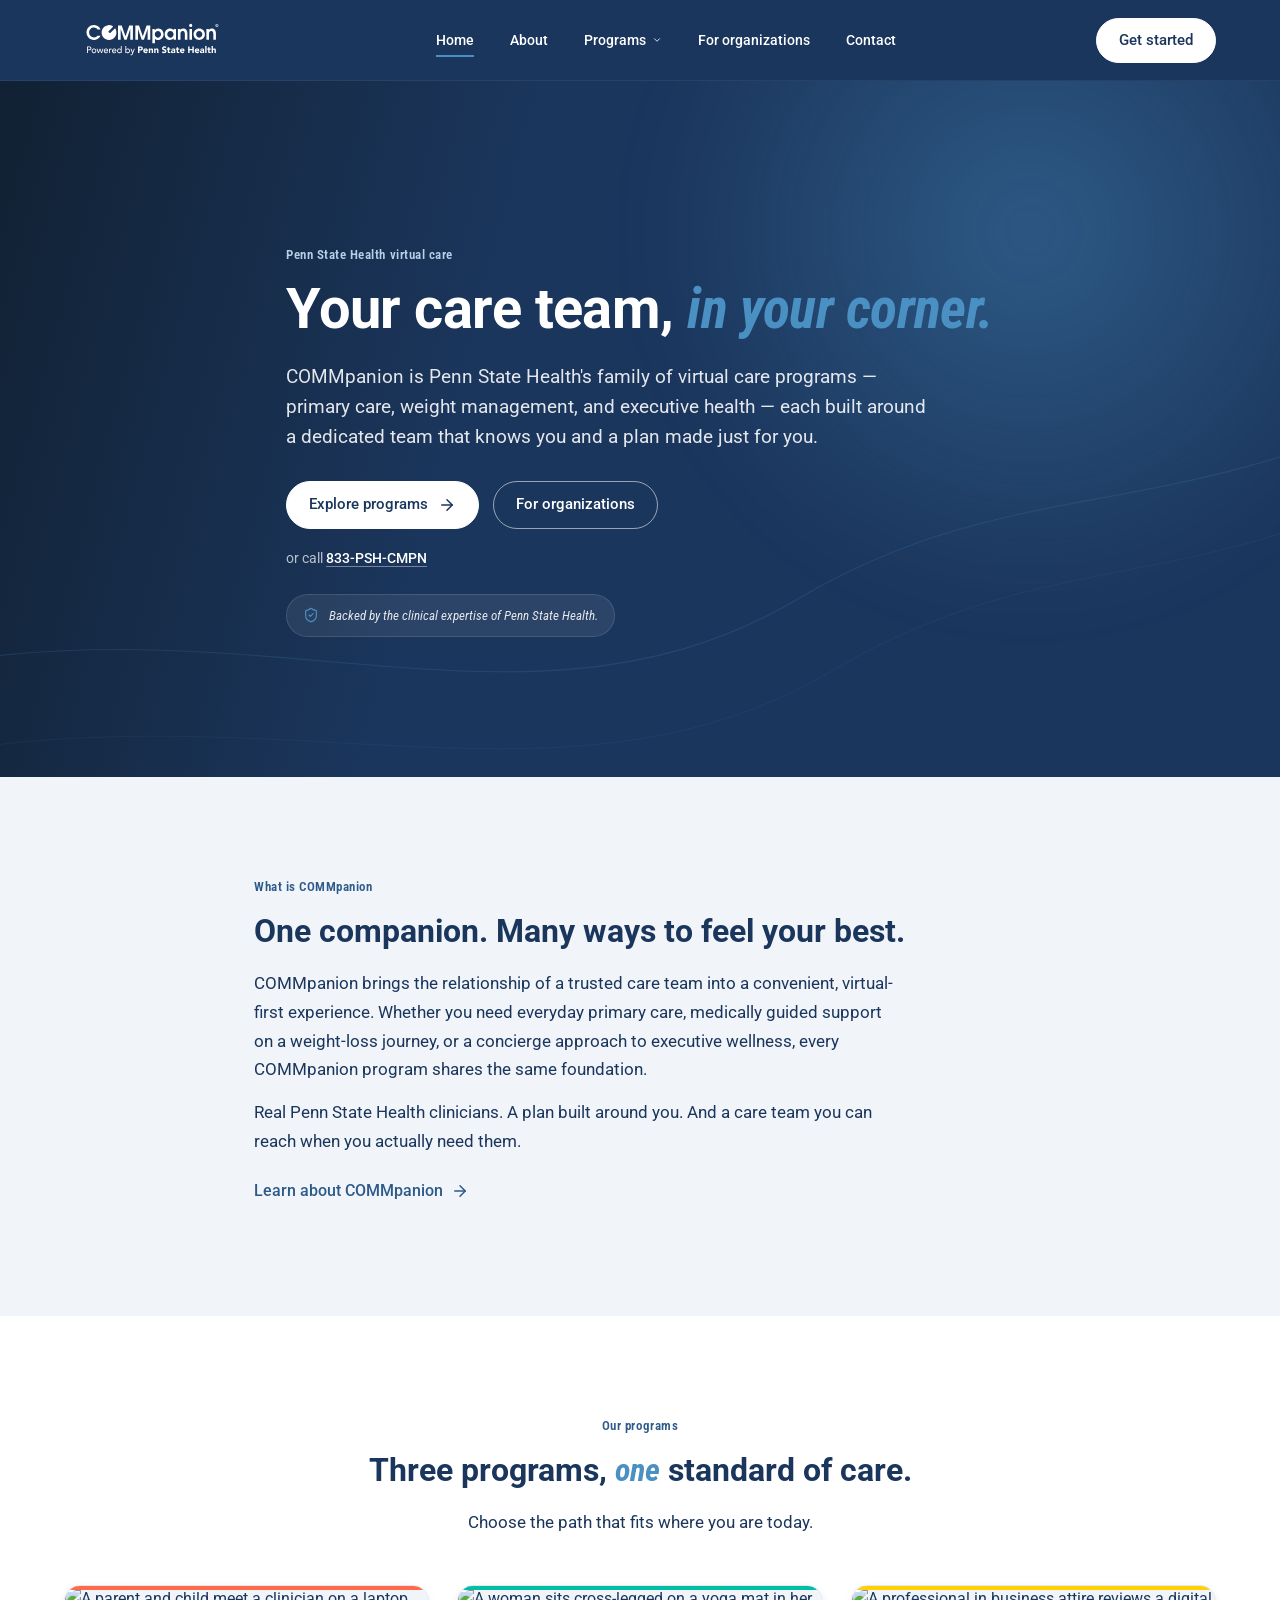
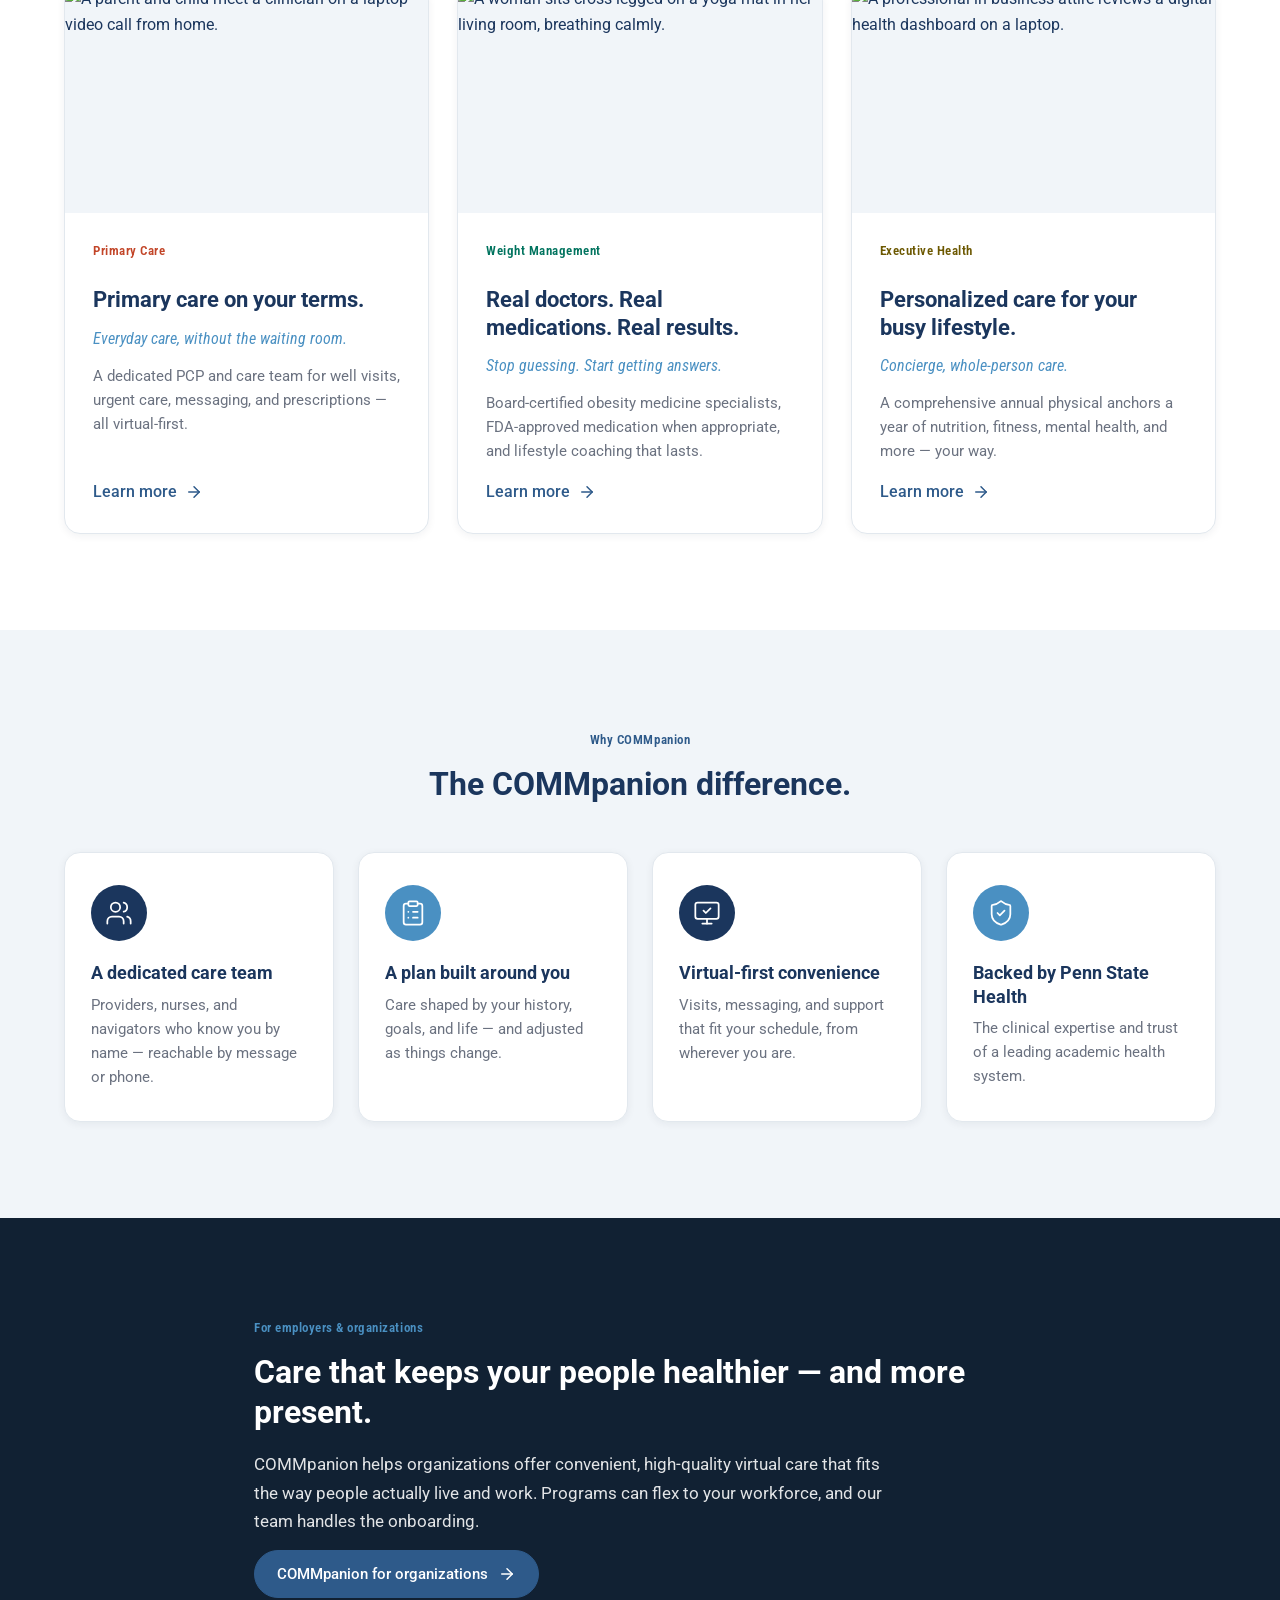
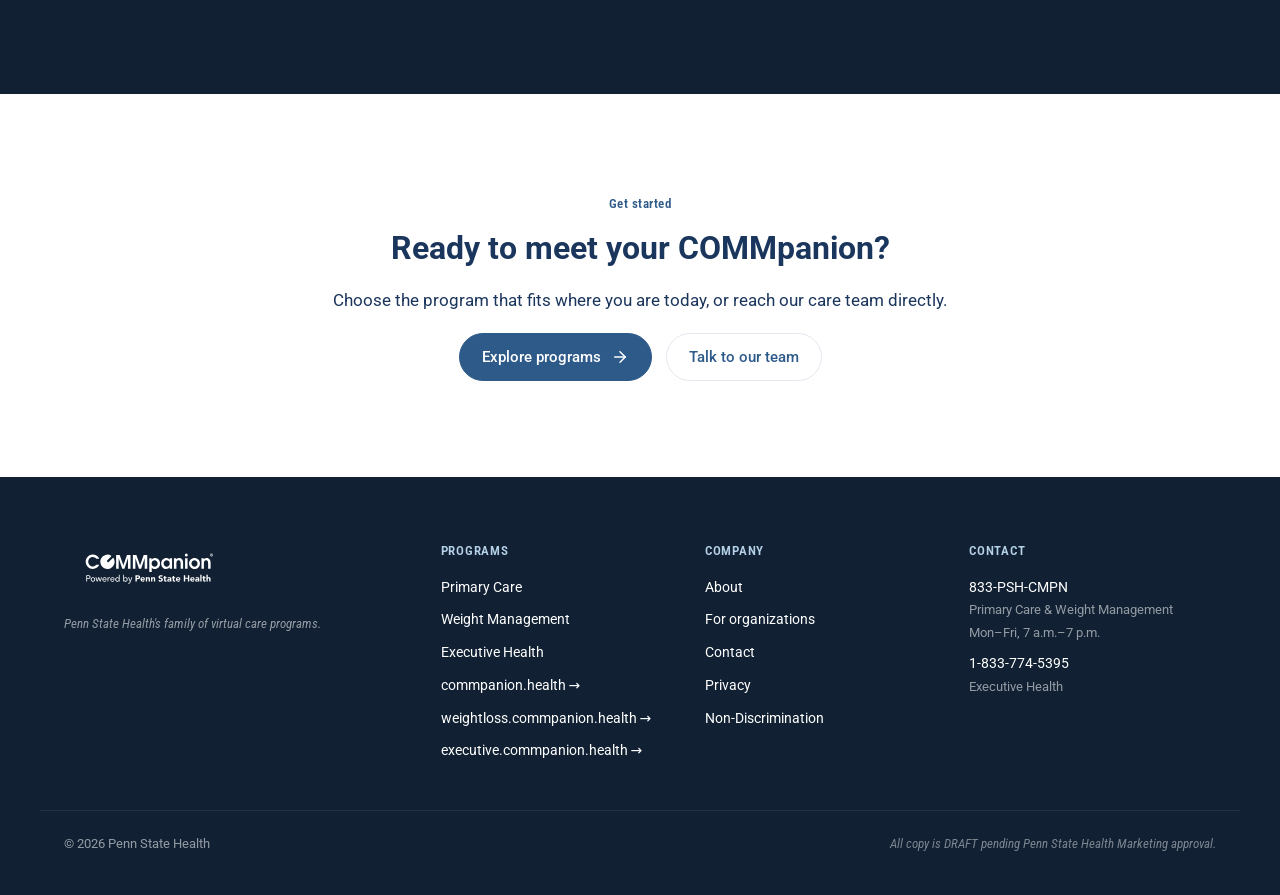
==== index.html @ f74b8aeb "COMMpanion hub POC" ====
<!DOCTYPE html>
<html lang="en">
<head>
<meta charset="UTF-8">
<meta name="viewport" content="width=device-width, initial-scale=1.0">
<title>COMMpanion by Penn State Health | Virtual care that knows you</title>
<meta name="description" content="COMMpanion, Powered by Penn State Health — a family of virtual care programs across primary care, weight management, and executive health. A dedicated care team, a plan built around you.">
<meta name="theme-color" content="#1B365D">

<meta property="og:type" content="website">
<meta property="og:title" content="COMMpanion by Penn State Health | Virtual care that knows you">
<meta property="og:description" content="A dedicated virtual care team across primary care, weight management, and executive health — personalized, convenient, and backed by Penn State Health.">
<meta property="og:image" content="image_assets/AdobeStock_566555291.jpeg">
<meta property="og:url" content="https://commpanion.health/">
<meta name="twitter:card" content="summary_large_image">

<link rel="icon" type="image/svg+xml" href="image_assets/favicon.svg">

<link rel="preconnect" href="https://fonts.googleapis.com">
<link rel="preconnect" href="https://fonts.gstatic.com" crossorigin>
<link href="https://fonts.googleapis.com/css2?family=Roboto:ital,wght@0,400;0,500;0,700;1,400;1,500&family=Roboto+Condensed:ital,wght@0,300;0,400;0,600;0,700;1,300;1,400;1,600&display=swap" rel="stylesheet">

<link rel="stylesheet" href="css/styles.css">

<script type="application/ld+json">
{
  "@context": "https://schema.org",
  "@type": "MedicalOrganization",
  "name": "COMMpanion",
  "alternateName": "COMMpanion, Powered by Penn State Health",
  "url": "https://commpanion.health/",
  "description": "COMMpanion is Penn State Health's family of virtual care programs — primary care, weight management, and executive health — each built around a dedicated care team.",
  "telephone": "+1-833-774-2676",
  "parentOrganization": {
    "@type": "MedicalOrganization",
    "name": "Penn State Health",
    "url": "https://www.pennstatehealth.org/"
  },
  "subOrganization": [
    { "@type": "MedicalOrganization", "name": "COMMpanion Primary Care", "url": "https://www.commpanion.health/", "telephone": "+1-833-774-2676" },
    { "@type": "MedicalOrganization", "name": "COMMpanion Weight Management", "url": "https://www.weightloss.commpanion.health/", "telephone": "+1-833-774-2676" },
    { "@type": "MedicalOrganization", "name": "COMMpanion Executive Health", "url": "https://executive.commpanion.health/", "telephone": "+1-833-774-5395" }
  ]
}
</script>
</head>

<body>

<a class="skip-link" href="#main">Skip to content</a>

<!-- ============== SHARED HEADER (identical across pages) ============== -->
<header class="site-header" id="siteHeader">
  <div class="container header-inner">
    <a href="index.html" class="logo-link" aria-label="COMMpanion, Powered by Penn State Health — home">
      <img src="image_assets/COMMpanion_Logo.svg" alt="COMMpanion, Powered by Penn State Health" class="logo logo--reverse" width="180" height="60">
    </a>

    <nav class="primary-nav" id="primaryNav" aria-label="Primary">
      <ul>
        <li><a href="index.html">Home</a></li>
        <li><a href="about.html">About</a></li>
        <li class="has-dropdown">
          <button class="nav-trigger" type="button">
            Programs
            <svg class="caret" xmlns="http://www.w3.org/2000/svg" viewBox="0 0 24 24" fill="none" stroke="currentColor" stroke-width="2" stroke-linecap="round" stroke-linejoin="round" aria-hidden="true"><polyline points="6 9 12 15 18 9"/></svg>
          </button>
          <ul class="nav-dropdown">
            <li><a href="primary-care.html">Primary Care<span class="dd-sub">Everyday care, virtual-first</span></a></li>
            <li><a href="weight-management.html">Weight Management<span class="dd-sub">Medically guided weight care</span></a></li>
            <li><a href="executive-health.html">Executive Health<span class="dd-sub">Concierge well-being</span></a></li>
            <li class="is-divider" aria-hidden="true"></li>
            <li><a href="programs.html">All programs</a></li>
          </ul>
        </li>
        <li><a href="organizations.html">For organizations</a></li>
        <li><a href="contact.html">Contact</a></li>
      </ul>
    </nav>

    <a href="contact.html" class="btn btn--white btn--header">Get started</a>

    <button class="nav-toggle" id="navToggle" aria-expanded="false" aria-controls="primaryNav" aria-label="Open menu">
      <svg class="icon icon--menu" xmlns="http://www.w3.org/2000/svg" width="24" height="24" viewBox="0 0 24 24" fill="none" stroke="currentColor" stroke-width="2" stroke-linecap="round" stroke-linejoin="round" aria-hidden="true"><line x1="3" y1="6" x2="21" y2="6"/><line x1="3" y1="12" x2="21" y2="12"/><line x1="3" y1="18" x2="21" y2="18"/></svg>
      <svg class="icon icon--close" xmlns="http://www.w3.org/2000/svg" width="24" height="24" viewBox="0 0 24 24" fill="none" stroke="currentColor" stroke-width="2" stroke-linecap="round" stroke-linejoin="round" aria-hidden="true"><line x1="18" y1="6" x2="6" y2="18"/><line x1="6" y1="6" x2="18" y2="18"/></svg>
    </button>
  </div>
</header>

<main id="main">

  <!-- HERO -->
  <section class="hero hero--full">
    <div class="hero-bg" aria-hidden="true">
      <div class="hero-bg-image" style="background-image:url('image_assets/AdobeStock_566555291.jpeg');"></div>
      <div class="hero-bg-scrim"></div>
      <div class="hero-bg-glow"></div>
      <svg class="hero-bg-lines" viewBox="0 0 1440 900" preserveAspectRatio="xMidYMid slice" xmlns="http://www.w3.org/2000/svg" aria-hidden="true">
        <path d="M-100,720 C300,640 600,820 900,640 C1140,500 1300,560 1600,420" stroke="#4A90C2" stroke-opacity="0.18" stroke-width="1.25" fill="none"/>
        <path d="M-100,820 C320,740 640,900 940,720 C1180,580 1340,640 1600,500" stroke="#4A90C2" stroke-opacity="0.10" stroke-width="1" fill="none"/>
      </svg>
    </div>

    <div class="container hero-inner">
      <p class="eyebrow eyebrow--light">Penn State Health virtual care</p>
      <h1 class="hero-title">Your care team, <span class="emph">in your corner.</span></h1>
      <p class="hero-sub">COMMpanion is Penn State Health's family of virtual care programs — primary care, weight management, and executive health — each built around a dedicated team that knows you and a plan made just for you.</p>

      <div class="hero-cta">
        <a href="programs.html" class="btn btn--white">Explore programs
          <svg xmlns="http://www.w3.org/2000/svg" width="18" height="18" viewBox="0 0 24 24" fill="none" stroke="currentColor" stroke-width="2" stroke-linecap="round" stroke-linejoin="round" aria-hidden="true"><line x1="5" y1="12" x2="19" y2="12"/><polyline points="12 5 19 12 12 19"/></svg>
        </a>
        <a href="organizations.html" class="btn btn--ghost-light">For organizations</a>
      </div>
      <p class="hero-call">or call <a href="tel:18337742676">833-PSH-CMPN</a></p>

      <p class="trust-chip">
        <svg xmlns="http://www.w3.org/2000/svg" width="16" height="16" viewBox="0 0 24 24" fill="none" stroke="currentColor" stroke-width="1.75" stroke-linecap="round" stroke-linejoin="round" aria-hidden="true"><path d="M20 13c0 5-3.5 7.5-7.66 8.95a1 1 0 0 1-.67-.01C7.5 20.5 4 18 4 13V6a1 1 0 0 1 1-1c2 0 4.5-1.2 6.24-2.72a1.17 1.17 0 0 1 1.52 0C14.51 3.81 17 5 19 5a1 1 0 0 1 1 1z"/><path d="m9 12 2 2 4-4"/></svg>
        Backed by the clinical expertise of Penn State Health.
      </p>
    </div>
  </section>

  <!-- WHAT IS COMMPANION -->
  <section class="section section--cloud">
    <div class="container narrow">
      <p class="eyebrow">What is COMMpanion</p>
      <h2 class="section-title">One companion. Many ways to feel your best.</h2>
      <p class="lead">COMMpanion brings the relationship of a trusted care team into a convenient, virtual-first experience. Whether you need everyday primary care, medically guided support on a weight-loss journey, or a concierge approach to executive wellness, every COMMpanion program shares the same foundation.</p>
      <p class="lead">Real Penn State Health clinicians. A plan built around you. And a care team you can reach when you actually need them.</p>
      <p style="margin-top:18px;"><a href="about.html" class="program-card-link">Learn about COMMpanion
        <svg xmlns="http://www.w3.org/2000/svg" width="18" height="18" viewBox="0 0 24 24" fill="none" stroke="currentColor" stroke-width="2" stroke-linecap="round" stroke-linejoin="round" aria-hidden="true"><line x1="5" y1="12" x2="19" y2="12"/><polyline points="12 5 19 12 12 19"/></svg>
      </a></p>
    </div>
  </section>

  <!-- PROGRAMS PREVIEW -->
  <section class="section section--white">
    <div class="container">
      <header class="section-head section-head--center">
        <p class="eyebrow">Our programs</p>
        <h2 class="section-title">Three programs, <span class="emph">one</span> standard of care.</h2>
        <p class="lead" style="margin-left:auto;margin-right:auto;">Choose the path that fits where you are today.</p>
      </header>

      <ul class="program-cards">
        <li class="program-card" data-program="primary">
          <div class="program-card-media">
            <img src="image_assets/AdobeStock_479767497.jpeg" alt="A parent and child meet a clinician on a laptop video call from home." loading="lazy">
          </div>
          <div class="program-card-body">
            <p class="program-card-eyebrow">Primary Care</p>
            <h3 class="program-card-title">Primary care on your terms.</h3>
            <p class="program-card-one">Everyday care, without the waiting room.</p>
            <p class="program-card-text">A dedicated PCP and care team for well visits, urgent care, messaging, and prescriptions — all virtual-first.</p>
            <a href="primary-care.html" class="program-card-link">Learn more
              <svg xmlns="http://www.w3.org/2000/svg" width="18" height="18" viewBox="0 0 24 24" fill="none" stroke="currentColor" stroke-width="2" stroke-linecap="round" stroke-linejoin="round" aria-hidden="true"><line x1="5" y1="12" x2="19" y2="12"/><polyline points="12 5 19 12 12 19"/></svg>
            </a>
          </div>
        </li>

        <li class="program-card" data-program="weight">
          <div class="program-card-media">
            <img src="image_assets/AdobeStock_441948253.jpeg" alt="A woman sits cross-legged on a yoga mat in her living room, breathing calmly." loading="lazy">
          </div>
          <div class="program-card-body">
            <p class="program-card-eyebrow">Weight Management</p>
            <h3 class="program-card-title">Real doctors. Real medications. Real results.</h3>
            <p class="program-card-one">Stop guessing. Start getting answers.</p>
            <p class="program-card-text">Board-certified obesity medicine specialists, FDA-approved medication when appropriate, and lifestyle coaching that lasts.</p>
            <a href="weight-management.html" class="program-card-link">Learn more
              <svg xmlns="http://www.w3.org/2000/svg" width="18" height="18" viewBox="0 0 24 24" fill="none" stroke="currentColor" stroke-width="2" stroke-linecap="round" stroke-linejoin="round" aria-hidden="true"><line x1="5" y1="12" x2="19" y2="12"/><polyline points="12 5 19 12 12 19"/></svg>
            </a>
          </div>
        </li>

        <li class="program-card" data-program="exec">
          <div class="program-card-media">
            <img src="image_assets/AdobeStock_1692480270.jpeg" alt="A professional in business attire reviews a digital health dashboard on a laptop." loading="lazy">
          </div>
          <div class="program-card-body">
            <p class="program-card-eyebrow">Executive Health</p>
            <h3 class="program-card-title">Personalized care for your busy lifestyle.</h3>
            <p class="program-card-one">Concierge, whole-person care.</p>
            <p class="program-card-text">A comprehensive annual physical anchors a year of nutrition, fitness, mental health, and more — your way.</p>
            <a href="executive-health.html" class="program-card-link">Learn more
              <svg xmlns="http://www.w3.org/2000/svg" width="18" height="18" viewBox="0 0 24 24" fill="none" stroke="currentColor" stroke-width="2" stroke-linecap="round" stroke-linejoin="round" aria-hidden="true"><line x1="5" y1="12" x2="19" y2="12"/><polyline points="12 5 19 12 12 19"/></svg>
            </a>
          </div>
        </li>
      </ul>
    </div>
  </section>

  <!-- THE COMMPANION DIFFERENCE -->
  <section class="section section--cloud">
    <div class="container">
      <header class="section-head section-head--center">
        <p class="eyebrow">Why COMMpanion</p>
        <h2 class="section-title">The COMMpanion difference.</h2>
      </header>

      <ul class="pillars">
        <li class="pillar reveal">
          <span class="pillar-icon" aria-hidden="true">
            <svg xmlns="http://www.w3.org/2000/svg" width="28" height="28" viewBox="0 0 24 24" fill="none" stroke="currentColor" stroke-width="1.5" stroke-linecap="round" stroke-linejoin="round"><path d="M16 21v-2a4 4 0 0 0-4-4H6a4 4 0 0 0-4 4v2"/><circle cx="9" cy="7" r="4"/><path d="M22 21v-2a4 4 0 0 0-3-3.87"/><path d="M16 3.13a4 4 0 0 1 0 7.75"/></svg>
          </span>
          <h3 class="pillar-title">A dedicated care team</h3>
          <p>Providers, nurses, and navigators who know you by name — reachable by message or phone.</p>
        </li>
        <li class="pillar reveal">
          <span class="pillar-icon pillar-icon--sky" aria-hidden="true">
            <svg xmlns="http://www.w3.org/2000/svg" width="28" height="28" viewBox="0 0 24 24" fill="none" stroke="currentColor" stroke-width="1.5" stroke-linecap="round" stroke-linejoin="round"><rect x="8" y="2" width="8" height="4" rx="1" ry="1"/><path d="M16 4h2a2 2 0 0 1 2 2v14a2 2 0 0 1-2 2H6a2 2 0 0 1-2-2V6a2 2 0 0 1 2-2h2"/><path d="M12 11h4"/><path d="M12 16h4"/><path d="M8 11h.01"/><path d="M8 16h.01"/></svg>
          </span>
          <h3 class="pillar-title">A plan built around you</h3>
          <p>Care shaped by your history, goals, and life — and adjusted as things change.</p>
        </li>
        <li class="pillar reveal">
          <span class="pillar-icon" aria-hidden="true">
            <svg xmlns="http://www.w3.org/2000/svg" width="28" height="28" viewBox="0 0 24 24" fill="none" stroke="currentColor" stroke-width="1.5" stroke-linecap="round" stroke-linejoin="round"><path d="M12 17v4"/><path d="m9 10 2 2 4-4"/><rect x="2" y="3" width="20" height="14" rx="2"/><path d="M8 21h8"/></svg>
          </span>
          <h3 class="pillar-title">Virtual-first convenience</h3>
          <p>Visits, messaging, and support that fit your schedule, from wherever you are.</p>
        </li>
        <li class="pillar reveal">
          <span class="pillar-icon pillar-icon--sky" aria-hidden="true">
            <svg xmlns="http://www.w3.org/2000/svg" width="28" height="28" viewBox="0 0 24 24" fill="none" stroke="currentColor" stroke-width="1.5" stroke-linecap="round" stroke-linejoin="round"><path d="M20 13c0 5-3.5 7.5-7.66 8.95a1 1 0 0 1-.67-.01C7.5 20.5 4 18 4 13V6a1 1 0 0 1 1-1c2 0 4.5-1.2 6.24-2.72a1.17 1.17 0 0 1 1.52 0C14.51 3.81 17 5 19 5a1 1 0 0 1 1 1z"/><path d="m9 12 2 2 4-4"/></svg>
          </span>
          <h3 class="pillar-title">Backed by Penn State Health</h3>
          <p>The clinical expertise and trust of a leading academic health system.</p>
        </li>
      </ul>
    </div>
  </section>

  <!-- ORGANIZATIONS TEASER -->
  <section class="section section--ink">
    <div class="container narrow">
      <p class="eyebrow eyebrow--sky">For employers &amp; organizations</p>
      <h2 class="section-title section-title--light">Care that keeps your people healthier — and more present.</h2>
      <p class="lead lead--light">COMMpanion helps organizations offer convenient, high-quality virtual care that fits the way people actually live and work. Programs can flex to your workforce, and our team handles the onboarding.</p>
      <a href="organizations.html" class="btn btn--primary">
        COMMpanion for organizations
        <svg xmlns="http://www.w3.org/2000/svg" width="18" height="18" viewBox="0 0 24 24" fill="none" stroke="currentColor" stroke-width="2" stroke-linecap="round" stroke-linejoin="round" aria-hidden="true"><line x1="5" y1="12" x2="19" y2="12"/><polyline points="12 5 19 12 12 19"/></svg>
      </a>
    </div>
  </section>

  <!-- CLOSING CTA -->
  <section class="section section--white">
    <div class="container narrow" style="text-align:center;">
      <p class="eyebrow">Get started</p>
      <h2 class="section-title">Ready to meet your COMMpanion?</h2>
      <p class="lead" style="margin-left:auto;margin-right:auto;">Choose the program that fits where you are today, or reach our care team directly.</p>
      <div style="display:flex;flex-wrap:wrap;gap:14px;justify-content:center;margin-top:18px;">
        <a href="programs.html" class="btn btn--primary">Explore programs
          <svg xmlns="http://www.w3.org/2000/svg" width="18" height="18" viewBox="0 0 24 24" fill="none" stroke="currentColor" stroke-width="2" stroke-linecap="round" stroke-linejoin="round" aria-hidden="true"><line x1="5" y1="12" x2="19" y2="12"/><polyline points="12 5 19 12 12 19"/></svg>
        </a>
        <a href="contact.html" class="btn btn--outline">Talk to our team</a>
      </div>
    </div>
  </section>

</main>

<!-- ============== SHARED FOOTER (identical across pages) ============== -->
<footer class="site-footer">
  <div class="container footer-inner">
    <div class="footer-brand">
      <img src="image_assets/COMMpanion_Logo.svg" alt="COMMpanion, Powered by Penn State Health" class="logo logo--reverse" width="200" height="68">
      <p>Penn State Health's family of virtual care programs.</p>
    </div>

    <nav class="footer-nav" aria-label="Programs">
      <h2 class="footer-heading">Programs</h2>
      <ul>
        <li><a href="primary-care.html">Primary Care</a></li>
        <li><a href="weight-management.html">Weight Management</a></li>
        <li><a href="executive-health.html">Executive Health</a></li>
        <li><a href="https://www.commpanion.health/" target="_blank" rel="noopener">commpanion.health &rarr;</a></li>
        <li><a href="https://www.weightloss.commpanion.health/" target="_blank" rel="noopener">weightloss.commpanion.health &rarr;</a></li>
        <li><a href="https://executive.commpanion.health/" target="_blank" rel="noopener">executive.commpanion.health &rarr;</a></li>
      </ul>
    </nav>

    <nav class="footer-nav" aria-label="Company">
      <h2 class="footer-heading">Company</h2>
      <ul>
        <li><a href="about.html">About</a></li>
        <li><a href="organizations.html">For organizations</a></li>
        <li><a href="contact.html">Contact</a></li>
        <li><a href="https://www.pennstatehealth.org/privacy-legal-notices" target="_blank" rel="noopener">Privacy</a></li>
        <li><a href="https://www.pennstatehealth.org/non-discrimination" target="_blank" rel="noopener">Non-Discrimination</a></li>
      </ul>
    </nav>

    <div class="footer-contact">
      <h2 class="footer-heading">Contact</h2>
      <p><a href="tel:18337742676">833-PSH-CMPN</a><br><span style="color:rgba(255,255,255,0.55);font-size:13px;">Primary Care &amp; Weight Management<br>Mon–Fri, 7 a.m.–7 p.m.</span></p>
      <p><a href="tel:18337745395">1-833-774-5395</a><br><span style="color:rgba(255,255,255,0.55);font-size:13px;">Executive Health</span></p>
    </div>
  </div>
  <div class="container footer-meta">
    <p>&copy; <span id="footerYear">2026</span> Penn State Health</p>
    <p class="draft-note">All copy is DRAFT pending Penn State Health Marketing approval.</p>
  </div>
</footer>

<script src="js/main.js" defer></script>
</body>
</html>
---- css/styles.css ----
/* =========================================================
   COMMpanion Hub POC — styles.css
   Shared across all 8 pages.
   Brand tokens, type scale, layout, components.
   ========================================================= */

:root {
  /* Primary trio */
  --psh-navy:        #1B365D;
  --comm-blue:       #2E5A8A;
  --comm-sky:        #4A90C2;

  /* Support */
  --light-sky:       #B5D1E8;
  --cloud:           #F1F5F9;
  --white:           #FFFFFF;
  --slate-ash:       #6B7280;
  --ink:             #112133;
  --hairline:        #E2E8EE;

  /* Service-line accents — use sparingly */
  --accent-primary:  #FF6B4A;  /* Primary Care — Vivid Coral */
  --accent-weight:   #00BFA5;  /* Weight Management — Vital Teal */
  --accent-exec:     #FFD100;  /* Executive Health — PSH Gold */

  /* Per-program darker text variants (PSH Gold fails AA on white,
     so we use deeper companions for tag/link text only) */
  --accent-primary-text: #C24528;
  --accent-weight-text:  #00735E;
  --accent-exec-text:    #6C5800;

  /* Type */
  --font-sans: 'Roboto', system-ui, -apple-system, Segoe UI, Helvetica, Arial, sans-serif;
  --font-cond: 'Roboto Condensed', 'Roboto', system-ui, sans-serif;

  /* Layout */
  --container-max: 1200px;
  --container-narrow: 820px;
  --header-h: 80px;

  --radius-sm: 6px;
  --radius-md: 10px;
  --radius-lg: 16px;
  --radius-pill: 999px;

  --shadow-1: 0 2px 8px rgba(17, 33, 51, 0.06);
  --shadow-2: 0 12px 32px rgba(17, 33, 51, 0.10);
  --shadow-3: 0 24px 64px rgba(17, 33, 51, 0.18);

  --ease: cubic-bezier(0.2, 0.7, 0.2, 1);
}

/* Per-page accent theme (set on <body data-theme="primary|weight|exec">) */
body[data-theme="primary"] { --accent: var(--accent-primary); --accent-text: var(--accent-primary-text); }
body[data-theme="weight"]  { --accent: var(--accent-weight);  --accent-text: var(--accent-weight-text); }
body[data-theme="exec"]    { --accent: var(--accent-exec);    --accent-text: var(--accent-exec-text); }
body                       { --accent: var(--comm-sky);       --accent-text: var(--comm-blue); }

/* ------- Reset & base ------- */

*, *::before, *::after { box-sizing: border-box; }

html { scroll-behavior: smooth; scroll-padding-top: 96px; }

body {
  margin: 0;
  font-family: var(--font-sans);
  font-weight: 400;
  font-size: 16px;
  line-height: 1.625;
  color: var(--psh-navy);
  background: var(--white);
  -webkit-font-smoothing: antialiased;
  -moz-osx-font-smoothing: grayscale;
}

img, svg { display: block; max-width: 100%; height: auto; }

a { color: var(--comm-blue); text-decoration: none; }
a:hover { text-decoration: underline; }

button { font: inherit; cursor: pointer; }

:focus-visible {
  outline: 3px solid var(--comm-sky);
  outline-offset: 2px;
  border-radius: 4px;
}

.skip-link {
  position: absolute;
  top: -40px;
  left: 8px;
  background: var(--psh-navy);
  color: var(--white);
  padding: 8px 14px;
  border-radius: var(--radius-sm);
  z-index: 1000;
  transition: top 160ms var(--ease);
}
.skip-link:focus { top: 8px; }

/* ------- Type ------- */

h1, h2, h3, h4 { font-family: var(--font-sans); font-weight: 700; color: var(--psh-navy); margin: 0; }
p { margin: 0 0 1em; }

.eyebrow {
  font-family: var(--font-cond);
  font-weight: 600;
  font-size: 13px;
  letter-spacing: 0.04em;
  color: var(--comm-blue);
  margin: 0 0 14px;
  display: inline-block;
}
.eyebrow--light  { color: var(--light-sky); }
.eyebrow--sky    { color: var(--comm-sky); }
.eyebrow--accent { color: var(--accent-text); }

.eyebrow--rule {
  position: relative;
  padding-left: 38px;
}
.eyebrow--rule::before {
  content: '';
  position: absolute;
  left: 0; top: 50%;
  width: 28px; height: 2px;
  background: var(--accent);
  transform: translateY(-50%);
}

.section-title {
  font-size: clamp(26px, 3.4vw, 32px);
  line-height: 1.25;
  margin: 0 0 18px;
}
.section-title--light { color: var(--white); }

.emph {
  font-family: var(--font-cond);
  font-style: italic;
  font-weight: 700;
  color: var(--comm-sky);
}
/* Program-detail heroes: emphasis word tints to the page's service-line accent
   (gold/teal/coral all hit AA contrast against the navy hero) */
body[data-theme="primary"] .hero .emph { color: var(--accent-primary); }
body[data-theme="weight"]  .hero .emph { color: var(--accent-weight); }
body[data-theme="exec"]    .hero .emph { color: var(--accent-exec); }

.lead {
  font-size: 17px;
  line-height: 1.7;
  color: var(--psh-navy);
  margin: 0 0 14px;
  max-width: 65ch;
}
.lead--light { color: rgba(255,255,255,0.88); }

/* ------- Layout ------- */

.container {
  max-width: var(--container-max);
  margin: 0 auto;
  padding: 0 24px;
}
.container.narrow { max-width: var(--container-narrow); }

.section {
  padding: clamp(56px, 8vw, 96px) 0;
  position: relative;
}
.section--white  { background: var(--white); }
.section--cloud  { background: var(--cloud); }
.section--ink    { background: var(--ink); color: var(--white); }
.section--ink .section-title { color: var(--white); }
.section--ink .eyebrow { color: var(--comm-sky); }

.section-head { margin-bottom: 48px; max-width: 720px; }
.section-head--center { margin-left: auto; margin-right: auto; text-align: center; }

/* ------- Header ------- */

.site-header {
  position: sticky;
  top: 0;
  z-index: 50;
  background: var(--psh-navy);
  border-bottom: 1px solid rgba(255,255,255,0.06);
  transition: box-shadow 220ms var(--ease);
}
.site-header.is-scrolled {
  box-shadow: 0 4px 20px rgba(0,0,0,0.25);
}
.header-inner {
  display: flex;
  align-items: center;
  justify-content: space-between;
  gap: 24px;
  height: var(--header-h);
  transition: height 220ms var(--ease);
  position: relative;
}
.site-header.is-scrolled .header-inner { height: 60px; }

.logo-link { display: inline-flex; align-items: center; }
.logo {
  height: 58px;
  width: auto;
  transition: height 220ms var(--ease);
}
.site-header.is-scrolled .logo { height: 50px; }

/* Reverse logo (knockout to white) for dark backgrounds */
.logo--reverse { filter: brightness(0) invert(1); }

/* ------- Primary nav with dropdown ------- */

.primary-nav { flex: 1; display: flex; justify-content: center; }
.primary-nav > ul {
  display: flex;
  gap: 8px;
  list-style: none;
  margin: 0;
  padding: 0;
  align-items: center;
}
.primary-nav a,
.primary-nav .nav-trigger {
  color: var(--white);
  font-size: 14px;
  font-weight: 500;
  padding: 22px 14px;
  position: relative;
  text-decoration: none;
  display: inline-flex;
  align-items: center;
  gap: 6px;
  background: transparent;
  border: 0;
  cursor: pointer;
  font-family: var(--font-sans);
}
.primary-nav a:hover,
.primary-nav .nav-trigger:hover { text-decoration: none; color: var(--light-sky); }

.primary-nav .has-dropdown { position: relative; }

.primary-nav .nav-trigger .caret {
  width: 10px; height: 10px;
  transition: transform 220ms var(--ease);
}
.primary-nav .has-dropdown.is-open .nav-trigger .caret { transform: rotate(180deg); }

.nav-dropdown {
  position: absolute;
  top: 100%;
  left: 50%;
  transform: translateX(-50%) translateY(8px);
  min-width: 240px;
  background: var(--white);
  border-radius: var(--radius-md);
  box-shadow: var(--shadow-3);
  padding: 10px;
  list-style: none;
  margin: 0;
  display: flex;
  flex-direction: column;
  gap: 2px;
  opacity: 0;
  visibility: hidden;
  pointer-events: none;
  transition: opacity 200ms var(--ease), transform 200ms var(--ease), visibility 200ms;
}
.primary-nav .has-dropdown:hover .nav-dropdown,
.primary-nav .has-dropdown:focus-within .nav-dropdown,
.primary-nav .has-dropdown.is-open .nav-dropdown {
  opacity: 1;
  visibility: visible;
  pointer-events: auto;
  transform: translateX(-50%) translateY(0);
}
.nav-dropdown li { display: block; }
.nav-dropdown a {
  display: block;
  padding: 12px 16px;
  color: var(--psh-navy);
  font-size: 14.5px;
  font-weight: 500;
  border-radius: var(--radius-sm);
  background: transparent;
}
.nav-dropdown a:hover {
  background: var(--cloud);
  color: var(--psh-navy);
}
.nav-dropdown a.is-current {
  background: rgba(74, 144, 194, 0.18);
  color: var(--psh-navy);
}
.nav-dropdown a .dd-sub {
  display: block;
  font-family: var(--font-cond);
  font-weight: 400;
  font-size: 12px;
  color: var(--slate-ash);
  margin-top: 2px;
}
.nav-dropdown li.is-divider {
  height: 1px;
  background: var(--hairline);
  margin: 6px 8px;
}

/* Active-page indicator (set by JS via .is-current on <a>).
   Scoped to top-level nav items only — dropdown items get their own
   .nav-dropdown a.is-current treatment so they stay readable on the
   light dropdown panel. */
.primary-nav > ul > li > a.is-current,
.primary-nav > ul > li > .nav-trigger.is-current {
  color: var(--white);
}
.primary-nav > ul > li > a.is-current::after,
.primary-nav > ul > li > .nav-trigger.is-current::after {
  content: '';
  position: absolute;
  left: 14px; right: 14px; bottom: 16px;
  height: 2px;
  background: var(--comm-sky);
}

.btn--header { padding: 10px 18px; font-size: 14px; flex-shrink: 0; }

.nav-toggle {
  display: none;
  background: transparent;
  border: 1px solid rgba(255,255,255,0.2);
  color: var(--white);
  padding: 8px;
  border-radius: var(--radius-sm);
}
.nav-toggle .icon--close { display: none; }
.nav-toggle[aria-expanded="true"] .icon--menu { display: none; }
.nav-toggle[aria-expanded="true"] .icon--close { display: block; }

/* ------- Buttons ------- */

.btn {
  display: inline-flex;
  align-items: center;
  gap: 10px;
  font-family: var(--font-sans);
  font-weight: 500;
  font-size: 15px;
  line-height: 1;
  padding: 14px 22px;
  border-radius: var(--radius-pill);
  border: 1.5px solid transparent;
  cursor: pointer;
  text-decoration: none;
  transition: transform 160ms var(--ease), background 200ms var(--ease), color 200ms var(--ease), border-color 200ms var(--ease), box-shadow 200ms var(--ease);
  white-space: nowrap;
}
.btn:hover { text-decoration: none; transform: translateY(-1px); }
.btn:active { transform: translateY(0); }
.btn svg { transition: transform 200ms var(--ease); flex-shrink: 0; }
.btn:hover svg { transform: translateX(2px); }

.btn--primary {
  background: var(--comm-blue);
  color: var(--white);
  border-color: var(--comm-blue);
}
.btn--primary:hover { background: var(--psh-navy); border-color: var(--psh-navy); box-shadow: var(--shadow-2); color: var(--white); }

.btn--white {
  background: var(--white);
  color: var(--psh-navy);
  border-color: var(--white);
}
.btn--white:hover { background: var(--cloud); border-color: var(--cloud); color: var(--psh-navy); box-shadow: var(--shadow-2); }

.btn--ghost-light {
  background: transparent;
  color: var(--white);
  border-color: rgba(255,255,255,0.55);
}
.btn--ghost-light:hover { background: rgba(255,255,255,0.08); border-color: var(--white); color: var(--white); }

.btn--outline {
  background: var(--white);
  color: var(--comm-blue);
  border-color: var(--hairline);
}
.btn--outline:hover { border-color: var(--comm-sky); color: var(--psh-navy); }

/* Accent-rule button — themed by page (only on program detail pages) */
.btn--accent-rule { box-shadow: inset 0 -3px 0 var(--accent); }
.btn--accent-rule:hover { box-shadow: inset 0 -3px 0 transparent, var(--shadow-2); }

/* ------- Hero ------- */

.hero {
  position: relative;
  overflow: hidden;
  background: var(--psh-navy);
  color: var(--white);
  isolation: isolate;
  display: flex;
  align-items: center;
  padding: clamp(80px, 11vw, 140px) 0 clamp(72px, 10vw, 120px);
}
.hero--full { min-height: 640px; padding: clamp(96px, 14vw, 160px) 0 clamp(80px, 12vw, 140px); }
.hero--slim { min-height: auto; padding: clamp(64px, 8vw, 100px) 0 clamp(48px, 6vw, 72px); }
.hero--detail { min-height: 460px; }

.hero-bg { position: absolute; inset: 0; z-index: -1; }
.hero-bg-image {
  position: absolute; inset: 0;
  background-size: cover;
  background-position: center right;
  opacity: 0.30;
  filter: saturate(0.85);
}
.hero-bg-scrim {
  position: absolute; inset: 0;
  background:
    linear-gradient(105deg, var(--ink) 0%, rgba(27,54,93,0.96) 38%, rgba(27,54,93,0.78) 60%, rgba(27,54,93,0.55) 100%);
}
.hero-bg-glow {
  position: absolute;
  width: 900px; height: 900px;
  right: -200px; top: -300px;
  background: radial-gradient(circle, rgba(74,144,194,0.40) 0%, rgba(74,144,194,0) 60%);
  filter: blur(30px);
  pointer-events: none;
}
.hero-bg-lines { position: absolute; inset: 0; width: 100%; height: 100%; }

/* Program detail hero accent — restrained rule + glow tint */
.hero--detail .hero-bg-glow {
  background: radial-gradient(circle, rgba(74,144,194,0.40) 0%, rgba(74,144,194,0) 60%);
}
body[data-theme="primary"] .hero--detail .hero-bg-glow {
  background: radial-gradient(circle, rgba(255,107,74,0.28) 0%, rgba(255,107,74,0) 60%);
}
body[data-theme="weight"]  .hero--detail .hero-bg-glow {
  background: radial-gradient(circle, rgba(0,191,165,0.28) 0%, rgba(0,191,165,0) 60%);
}
body[data-theme="exec"]    .hero--detail .hero-bg-glow {
  background: radial-gradient(circle, rgba(255,209,0,0.22) 0%, rgba(255,209,0,0) 60%);
}

.hero-inner { position: relative; max-width: 760px; }
.hero-title {
  font-size: clamp(34px, 5.4vw, 56px);
  line-height: 1.08;
  letter-spacing: -0.01em;
  color: var(--white);
  margin: 0 0 22px;
}
.hero--slim .hero-title { font-size: clamp(30px, 4.5vw, 44px); }
.hero-sub {
  font-size: clamp(17px, 1.5vw, 19px);
  line-height: 1.6;
  color: rgba(255,255,255,0.88);
  max-width: 640px;
  margin: 0 0 28px;
}
.hero-sub--cond {
  font-family: var(--font-cond);
  font-style: italic;
  font-weight: 400;
  color: var(--light-sky);
  font-size: clamp(15px, 1.4vw, 17px);
  margin-top: -16px;
  margin-bottom: 28px;
}

.hero-cta {
  display: flex;
  flex-wrap: wrap;
  gap: 14px;
  margin-bottom: 18px;
}

.hero-call {
  color: rgba(255,255,255,0.7);
  font-size: 14px;
  margin: 0 0 24px;
}
.hero-call a {
  color: var(--white);
  font-weight: 500;
  border-bottom: 1px solid rgba(255,255,255,0.4);
}
.hero-call a:hover { border-bottom-color: var(--white); text-decoration: none; }

.trust-chip {
  display: inline-flex;
  align-items: center;
  gap: 10px;
  padding: 10px 16px;
  background: rgba(255,255,255,0.07);
  border: 1px solid rgba(255,255,255,0.12);
  border-radius: var(--radius-pill);
  font-family: var(--font-cond);
  font-weight: 400;
  font-style: italic;
  font-size: 13px;
  color: rgba(255,255,255,0.88);
  margin: 0;
}
.trust-chip svg { color: var(--comm-sky); flex-shrink: 0; }

/* ------- Breadcrumb ------- */

.breadcrumb {
  font-family: var(--font-cond);
  font-weight: 400;
  font-size: 13px;
  letter-spacing: 0.03em;
  color: rgba(255,255,255,0.7);
  margin: 0 0 24px;
}
.breadcrumb ol {
  list-style: none;
  display: flex;
  flex-wrap: wrap;
  gap: 6px;
  padding: 0;
  margin: 0;
}
.breadcrumb li { display: inline-flex; align-items: center; gap: 6px; }
.breadcrumb li + li::before {
  content: '/';
  color: rgba(255,255,255,0.4);
  margin-right: 4px;
}
.breadcrumb a {
  color: rgba(255,255,255,0.78);
  text-decoration: none;
}
.breadcrumb a:hover { color: var(--white); text-decoration: underline; }
.breadcrumb [aria-current="page"] { color: var(--white); }

/* ------- Program preview cards (home) ------- */

.program-cards {
  display: grid;
  grid-template-columns: repeat(3, 1fr);
  gap: 28px;
  list-style: none;
  margin: 0;
  padding: 0;
}
.program-card {
  background: var(--white);
  border: 1px solid var(--hairline);
  border-radius: var(--radius-lg);
  overflow: hidden;
  display: flex;
  flex-direction: column;
  box-shadow: var(--shadow-1);
  transition: transform 220ms var(--ease), box-shadow 220ms var(--ease);
  position: relative;
}
.program-card:hover { transform: translateY(-4px); box-shadow: var(--shadow-2); }

.program-card-media {
  aspect-ratio: 16/10;
  overflow: hidden;
  background: var(--cloud);
  position: relative;
}
.program-card-media img {
  width: 100%; height: 100%; object-fit: cover;
  transition: transform 600ms var(--ease);
}
.program-card:hover .program-card-media img { transform: scale(1.04); }
.program-card-media::before {
  content: '';
  position: absolute;
  left: 0; right: 0; top: 0;
  height: 4px;
  z-index: 1;
}
.program-card[data-program="primary"] .program-card-media::before { background: var(--accent-primary); }
.program-card[data-program="weight"]  .program-card-media::before { background: var(--accent-weight); }
.program-card[data-program="exec"]    .program-card-media::before { background: var(--accent-exec); }

.program-card-body {
  padding: 28px;
  display: flex;
  flex-direction: column;
  gap: 12px;
  flex: 1;
}
.program-card-eyebrow {
  font-family: var(--font-cond);
  font-weight: 600;
  font-size: 12.5px;
  letter-spacing: 0.04em;
  text-transform: none;
}
.program-card[data-program="primary"] .program-card-eyebrow { color: var(--accent-primary-text); }
.program-card[data-program="weight"]  .program-card-eyebrow { color: var(--accent-weight-text); }
.program-card[data-program="exec"]    .program-card-eyebrow { color: var(--accent-exec-text); }

.program-card-title {
  font-size: 22px;
  line-height: 1.25;
  margin: 0;
}
.program-card-one {
  font-family: var(--font-cond);
  font-style: italic;
  font-weight: 400;
  color: var(--comm-sky);
  font-size: 16px;
  margin: 0;
}
.program-card-text {
  color: var(--slate-ash);
  font-size: 15px;
  line-height: 1.6;
  margin: 0;
}
.program-card-link {
  margin-top: auto;
  font-weight: 500;
  display: inline-flex;
  align-items: center;
  gap: 8px;
  color: var(--comm-blue);
  padding-top: 4px;
}
.program-card-link:hover { color: var(--psh-navy); text-decoration: none; }
.program-card-link svg { transition: transform 200ms var(--ease); }
.program-card-link:hover svg { transform: translateX(3px); }

/* ------- Pillars (difference) ------- */

.pillars {
  list-style: none;
  margin: 0; padding: 0;
  display: grid;
  grid-template-columns: repeat(4, 1fr);
  gap: 24px;
}
.pillar {
  background: var(--white);
  border: 1px solid var(--hairline);
  border-radius: var(--radius-lg);
  padding: 32px 26px;
  box-shadow: var(--shadow-1);
  transition: transform 220ms var(--ease), box-shadow 220ms var(--ease);
}
.pillar:hover { transform: translateY(-3px); box-shadow: var(--shadow-2); }

.pillar-icon {
  display: inline-flex;
  align-items: center;
  justify-content: center;
  width: 56px;
  height: 56px;
  border-radius: 50%;
  background: var(--psh-navy);
  color: var(--white);
  margin-bottom: 20px;
}
.pillar-icon--sky { background: var(--comm-sky); }

.pillar-title {
  font-size: 18px;
  line-height: 1.3;
  margin: 0 0 8px;
}
.pillar p {
  color: var(--slate-ash);
  font-size: 15px;
  line-height: 1.6;
  margin: 0;
}

/* ------- Step sequence (numbered) ------- */

.steps {
  list-style: none;
  margin: 0;
  padding: 0;
  display: grid;
  grid-template-columns: repeat(4, 1fr);
  gap: 28px;
  counter-reset: step;
}
.step {
  position: relative;
  padding-top: 14px;
  border-top: 2px solid var(--hairline);
}
.step::before {
  counter-increment: step;
  content: counter(step, decimal-leading-zero);
  display: block;
  font-family: var(--font-cond);
  font-weight: 600;
  font-size: 13px;
  letter-spacing: 0.06em;
  color: var(--accent);
  margin-bottom: 12px;
}
.step h3 {
  font-size: 17px;
  line-height: 1.3;
  margin: 0 0 8px;
}
.step p {
  color: var(--slate-ash);
  font-size: 14.5px;
  line-height: 1.6;
  margin: 0;
}

/* ------- Programs.html stacked sections ------- */

.program-row {
  display: grid;
  grid-template-columns: 1fr 1fr;
  gap: 56px;
  align-items: center;
  padding: 64px 0;
  border-top: 1px solid var(--hairline);
}
.program-row:first-of-type { border-top: 0; }
.program-row.reverse .program-row-body { order: 2; }
.program-row.reverse .program-row-media { order: 1; }

.program-row-media {
  border-radius: var(--radius-lg);
  overflow: hidden;
  aspect-ratio: 4/3;
  background: var(--cloud);
  position: relative;
}
.program-row-media img {
  width: 100%; height: 100%; object-fit: cover; display: block;
}
.program-row-media::after {
  content: '';
  position: absolute;
  left: 0; top: 0; bottom: 0;
  width: 4px;
}
.program-row[data-program="primary"] .program-row-media::after { background: var(--accent-primary); }
.program-row[data-program="weight"]  .program-row-media::after { background: var(--accent-weight); }
.program-row[data-program="exec"]    .program-row-media::after { background: var(--accent-exec); }

.program-row-body h2 {
  font-size: clamp(24px, 2.8vw, 30px);
  line-height: 1.2;
  margin: 8px 0 8px;
}
.program-row-tag {
  display: inline-block;
  font-family: var(--font-cond);
  font-weight: 600;
  font-size: 12.5px;
  letter-spacing: 0.04em;
  padding: 6px 12px;
  border-radius: var(--radius-pill);
  margin-bottom: 16px;
}
.program-row[data-program="primary"] .program-row-tag { background: rgba(255,107,74,0.10);  color: var(--accent-primary-text); }
.program-row[data-program="weight"]  .program-row-tag { background: rgba(0,191,165,0.10);   color: var(--accent-weight-text); }
.program-row[data-program="exec"]    .program-row-tag { background: rgba(255,209,0,0.16);   color: var(--accent-exec-text); }

.program-row-one {
  font-family: var(--font-cond);
  font-style: italic;
  font-weight: 400;
  color: var(--comm-sky);
  font-size: 17px;
  margin: 0 0 14px;
}
.program-row-overview {
  font-size: 16px;
  line-height: 1.7;
  color: var(--psh-navy);
  margin: 0 0 24px;
}
.program-row-cta { display: flex; flex-wrap: wrap; gap: 12px; }

/* ------- Comparison table ------- */

.compare-wrap {
  margin-top: 56px;
  border: 1px solid var(--hairline);
  border-radius: var(--radius-lg);
  overflow: hidden;
  background: var(--white);
}
.compare {
  width: 100%;
  border-collapse: collapse;
  font-size: 15px;
}
.compare caption {
  caption-side: top;
  text-align: left;
  padding: 20px 24px 6px;
  font-family: var(--font-cond);
  font-weight: 600;
  font-size: 13px;
  letter-spacing: 0.04em;
  color: var(--comm-blue);
}
.compare th, .compare td {
  padding: 16px 20px;
  text-align: left;
  vertical-align: top;
  border-bottom: 1px solid var(--hairline);
}
.compare thead th {
  background: var(--cloud);
  font-weight: 700;
  color: var(--psh-navy);
  font-size: 15px;
  position: relative;
}
.compare thead th[data-program]::before {
  content: '';
  display: block;
  width: 32px;
  height: 3px;
  margin-bottom: 8px;
  border-radius: 2px;
}
.compare thead th[data-program="primary"]::before { background: var(--accent-primary); }
.compare thead th[data-program="weight"]::before  { background: var(--accent-weight); }
.compare thead th[data-program="exec"]::before    { background: var(--accent-exec); }

.compare tbody th {
  font-family: var(--font-cond);
  font-weight: 600;
  font-size: 13px;
  letter-spacing: 0.04em;
  color: var(--slate-ash);
  width: 180px;
  background: var(--white);
}
.compare tbody tr:last-child th,
.compare tbody tr:last-child td { border-bottom: 0; }

/* ------- What's included grid (program detail) ------- */

.features {
  list-style: none;
  margin: 0; padding: 0;
  display: grid;
  grid-template-columns: repeat(3, 1fr);
  gap: 20px;
}
.feature {
  background: var(--white);
  border: 1px solid var(--hairline);
  border-radius: var(--radius-lg);
  padding: 24px;
  display: flex;
  gap: 16px;
  align-items: flex-start;
  transition: border-color 200ms var(--ease), box-shadow 200ms var(--ease);
}
.feature:hover { border-color: var(--accent); box-shadow: var(--shadow-1); }
.feature-icon {
  display: inline-flex;
  align-items: center;
  justify-content: center;
  width: 44px; height: 44px;
  border-radius: 50%;
  background: var(--psh-navy);
  color: var(--white);
  flex-shrink: 0;
}
.feature:nth-child(even) .feature-icon { background: var(--comm-sky); }
.feature-body h3 {
  font-size: 16px;
  line-height: 1.3;
  margin: 0 0 4px;
}
.feature-body p {
  color: var(--slate-ash);
  font-size: 14px;
  line-height: 1.55;
  margin: 0;
}

/* ------- Trust band (PSH) ------- */

.trust-grid {
  display: grid;
  grid-template-columns: 1.05fr 1fr;
  gap: 56px;
  align-items: center;
}
.trust-media {
  border-radius: var(--radius-lg);
  overflow: hidden;
  box-shadow: var(--shadow-2);
  aspect-ratio: 4/3;
}
.trust-media img { width: 100%; height: 100%; object-fit: cover; display: block; }

/* ------- Contact cards & FAQ ------- */

.contact-cards {
  display: grid;
  grid-template-columns: repeat(3, 1fr);
  gap: 20px;
  margin: 32px 0 48px;
}
.contact-card {
  background: var(--white);
  border: 1px solid var(--hairline);
  border-radius: var(--radius-lg);
  padding: 24px 26px;
  box-shadow: var(--shadow-1);
  display: flex;
  flex-direction: column;
  gap: 6px;
}
.contact-card-label {
  font-family: var(--font-cond);
  font-weight: 600;
  font-size: 13px;
  letter-spacing: 0.04em;
  color: var(--comm-blue);
  margin: 0;
}
.contact-card[data-program="primary"] .contact-card-label { color: var(--accent-primary-text); }
.contact-card[data-program="weight"]  .contact-card-label { color: var(--accent-weight-text); }
.contact-card[data-program="exec"]    .contact-card-label { color: var(--accent-exec-text); }

.contact-card-phone {
  font-family: var(--font-sans);
  font-weight: 700;
  font-size: 22px;
  color: var(--psh-navy);
  margin: 6px 0 4px;
  text-decoration: none;
  letter-spacing: -0.005em;
  display: block;
}
.contact-card-phone:hover { color: var(--comm-blue); text-decoration: none; }
.contact-card-hours {
  color: var(--slate-ash);
  font-size: 14px;
  margin: 0 0 10px;
}
.contact-card-link {
  font-size: 14px;
  font-weight: 500;
  display: inline-flex;
  align-items: center;
  gap: 6px;
  margin-top: auto;
}

/* FAQ accordion */

.faq {
  border-top: 1px solid var(--hairline);
  margin-top: 16px;
}
.faq-item {
  border-bottom: 1px solid var(--hairline);
}
.faq-question {
  width: 100%;
  display: flex;
  justify-content: space-between;
  align-items: center;
  gap: 16px;
  background: transparent;
  border: 0;
  text-align: left;
  padding: 22px 4px;
  font-family: var(--font-sans);
  font-weight: 500;
  font-size: 17px;
  color: var(--psh-navy);
  cursor: pointer;
}
.faq-question:hover { color: var(--comm-blue); }
.faq-question .faq-icon {
  width: 24px; height: 24px;
  color: var(--comm-blue);
  transition: transform 220ms var(--ease);
  flex-shrink: 0;
}
.faq-question[aria-expanded="true"] .faq-icon { transform: rotate(45deg); }

.faq-answer {
  display: grid;
  grid-template-rows: 0fr;
  transition: grid-template-rows 280ms var(--ease);
}
.faq-answer > div {
  overflow: hidden;
}
.faq-answer > div > p {
  padding: 0 4px 22px;
  color: var(--slate-ash);
  font-size: 15.5px;
  line-height: 1.65;
  margin: 0;
}
.faq-question[aria-expanded="true"] + .faq-answer {
  grid-template-rows: 1fr;
}

/* ------- Footer ------- */

.site-footer {
  background: var(--ink);
  color: rgba(255,255,255,0.78);
  padding: 64px 0 28px;
  font-size: 14px;
}
.footer-inner {
  display: grid;
  grid-template-columns: 1.5fr 1fr 1fr 1.1fr;
  gap: 40px;
  align-items: start;
}
.footer-brand .logo { height: 56px; }
.footer-brand p {
  color: rgba(255,255,255,0.55);
  font-family: var(--font-cond);
  font-style: italic;
  font-size: 13px;
  margin: 16px 0 0;
  max-width: 280px;
}

.footer-heading {
  font-family: var(--font-cond);
  font-weight: 600;
  font-size: 12.5px;
  letter-spacing: 0.06em;
  text-transform: uppercase;
  color: var(--light-sky);
  margin: 0 0 14px;
}
.footer-nav ul {
  list-style: none;
  margin: 0; padding: 0;
  display: flex;
  flex-direction: column;
  gap: 10px;
}
.footer-nav a, .footer-contact a {
  color: var(--white);
  text-decoration: none;
}
.footer-nav a:hover, .footer-contact a:hover { color: var(--comm-sky); }
.footer-contact p { margin: 0 0 8px; }

.footer-meta {
  border-top: 1px solid rgba(255,255,255,0.08);
  margin-top: 48px;
  padding-top: 22px;
  font-size: 13px;
  color: rgba(255,255,255,0.55);
  display: flex;
  justify-content: space-between;
  gap: 16px;
  flex-wrap: wrap;
}
.footer-meta .draft-note {
  color: rgba(255,255,255,0.45);
  font-family: var(--font-cond);
  font-style: italic;
}

/* ------- Scroll reveal ------- */

.reveal {
  opacity: 0;
  transform: translateY(16px);
  transition: opacity 600ms var(--ease), transform 600ms var(--ease);
}
.reveal.is-in {
  opacity: 1;
  transform: translateY(0);
}
.pillar.reveal:nth-child(1) { transition-delay: 0ms; }
.pillar.reveal:nth-child(2) { transition-delay: 80ms; }
.pillar.reveal:nth-child(3) { transition-delay: 160ms; }
.pillar.reveal:nth-child(4) { transition-delay: 240ms; }

/* ------- Responsive ------- */

@media (max-width: 1100px) {
  .program-cards { gap: 20px; }
  .pillars { gap: 18px; }
  .steps { gap: 22px; }
}

@media (max-width: 980px) {
  .pillars { grid-template-columns: repeat(2, 1fr); }
  .steps   { grid-template-columns: repeat(2, 1fr); }
  .features { grid-template-columns: repeat(2, 1fr); }
  .program-cards { grid-template-columns: 1fr; max-width: 560px; margin: 0 auto; }
  .program-row { grid-template-columns: 1fr; gap: 28px; padding: 48px 0; }
  .program-row.reverse .program-row-body { order: 1; }
  .program-row.reverse .program-row-media { order: 0; }
  .trust-grid { grid-template-columns: 1fr; gap: 32px; }
  .contact-cards { grid-template-columns: 1fr; }
  .footer-inner { grid-template-columns: 1fr 1fr; gap: 32px; }
  .footer-brand { grid-column: 1 / -1; }
}

@media (max-width: 820px) {
  .primary-nav { display: none; }
  .nav-toggle { display: inline-flex; }
  /* Pill stays visible on tablet/mobile — just compact */
  .btn--header { padding: 9px 14px; font-size: 13.5px; }

  .primary-nav.is-open {
    display: flex;
    position: absolute;
    top: var(--header-h);
    left: 0; right: 0;
    background: var(--psh-navy);
    border-top: 1px solid rgba(255,255,255,0.08);
    padding: 16px 24px 24px;
    flex-direction: column;
    box-shadow: var(--shadow-2);
    max-height: calc(100vh - var(--header-h));
    overflow-y: auto;
  }
  .primary-nav.is-open > ul {
    flex-direction: column;
    align-items: stretch;
    gap: 0;
    width: 100%;
  }
  .primary-nav.is-open a,
  .primary-nav.is-open .nav-trigger {
    display: flex;
    justify-content: space-between;
    padding: 16px 0;
    border-bottom: 1px solid rgba(255,255,255,0.06);
    width: 100%;
  }
  .primary-nav.is-open .nav-dropdown {
    position: static;
    transform: none;
    background: rgba(255,255,255,0.04);
    box-shadow: none;
    margin: 4px 0 8px;
    padding: 4px 0;
    border-radius: var(--radius-md);
  }
  .primary-nav.is-open .nav-dropdown a {
    color: var(--white);
    padding: 12px 16px;
  }
  .primary-nav.is-open .nav-dropdown a:hover {
    background: rgba(255,255,255,0.06);
    color: var(--light-sky);
  }
  .primary-nav.is-open .nav-dropdown a.is-current {
    background: rgba(181,209,232,0.16);
    color: var(--light-sky);
  }
  .primary-nav.is-open .nav-dropdown a .dd-sub { color: rgba(255,255,255,0.5); }
  .primary-nav.is-open .nav-dropdown { display: none; }
  .primary-nav.is-open .has-dropdown.is-open .nav-dropdown { display: block; }

  .primary-nav > ul > li > a.is-current::after,
  .primary-nav > ul > li > .nav-trigger.is-current::after { display: none; }
  .primary-nav.is-open > ul > li > a.is-current,
  .primary-nav.is-open > ul > li > .nav-trigger.is-current { color: var(--light-sky); }

  .hero, .hero--full { min-height: 520px; padding-top: 80px; }
  .hero-cta .btn { flex: 1 1 auto; justify-content: center; }
}

@media (max-width: 620px) {
  .pillars, .steps, .features { grid-template-columns: 1fr; }
  .footer-inner { grid-template-columns: 1fr; }

  /* Comparison table → cards */
  .compare { display: block; }
  .compare caption { padding: 16px 16px 8px; }
  .compare thead { display: none; }
  .compare tbody, .compare tr, .compare td, .compare th { display: block; }
  .compare tr {
    border: 1px solid var(--hairline);
    border-radius: var(--radius-md);
    margin: 0 16px 12px;
    padding: 14px 16px;
    background: var(--white);
  }
  .compare tbody th {
    width: auto;
    background: transparent;
    padding: 0 0 8px;
    color: var(--comm-blue);
    border: 0;
  }
  .compare td {
    padding: 6px 0;
    border: 0;
    position: relative;
    padding-left: 0;
  }
  .compare td::before {
    content: attr(data-label);
    display: block;
    font-family: var(--font-cond);
    font-weight: 600;
    font-size: 12px;
    letter-spacing: 0.04em;
    color: var(--slate-ash);
    margin-bottom: 2px;
  }
  .compare td[data-program="primary"]::before { color: var(--accent-primary-text); }
  .compare td[data-program="weight"]::before  { color: var(--accent-weight-text); }
  .compare td[data-program="exec"]::before    { color: var(--accent-exec-text); }
}

/* ------- Reduced motion ------- */

@media (prefers-reduced-motion: reduce) {
  html { scroll-behavior: auto; }
  *, *::before, *::after {
    transition-duration: 0.001ms !important;
    animation-duration: 0.001ms !important;
    animation-iteration-count: 1 !important;
  }
  .reveal { opacity: 1; transform: none; }
}
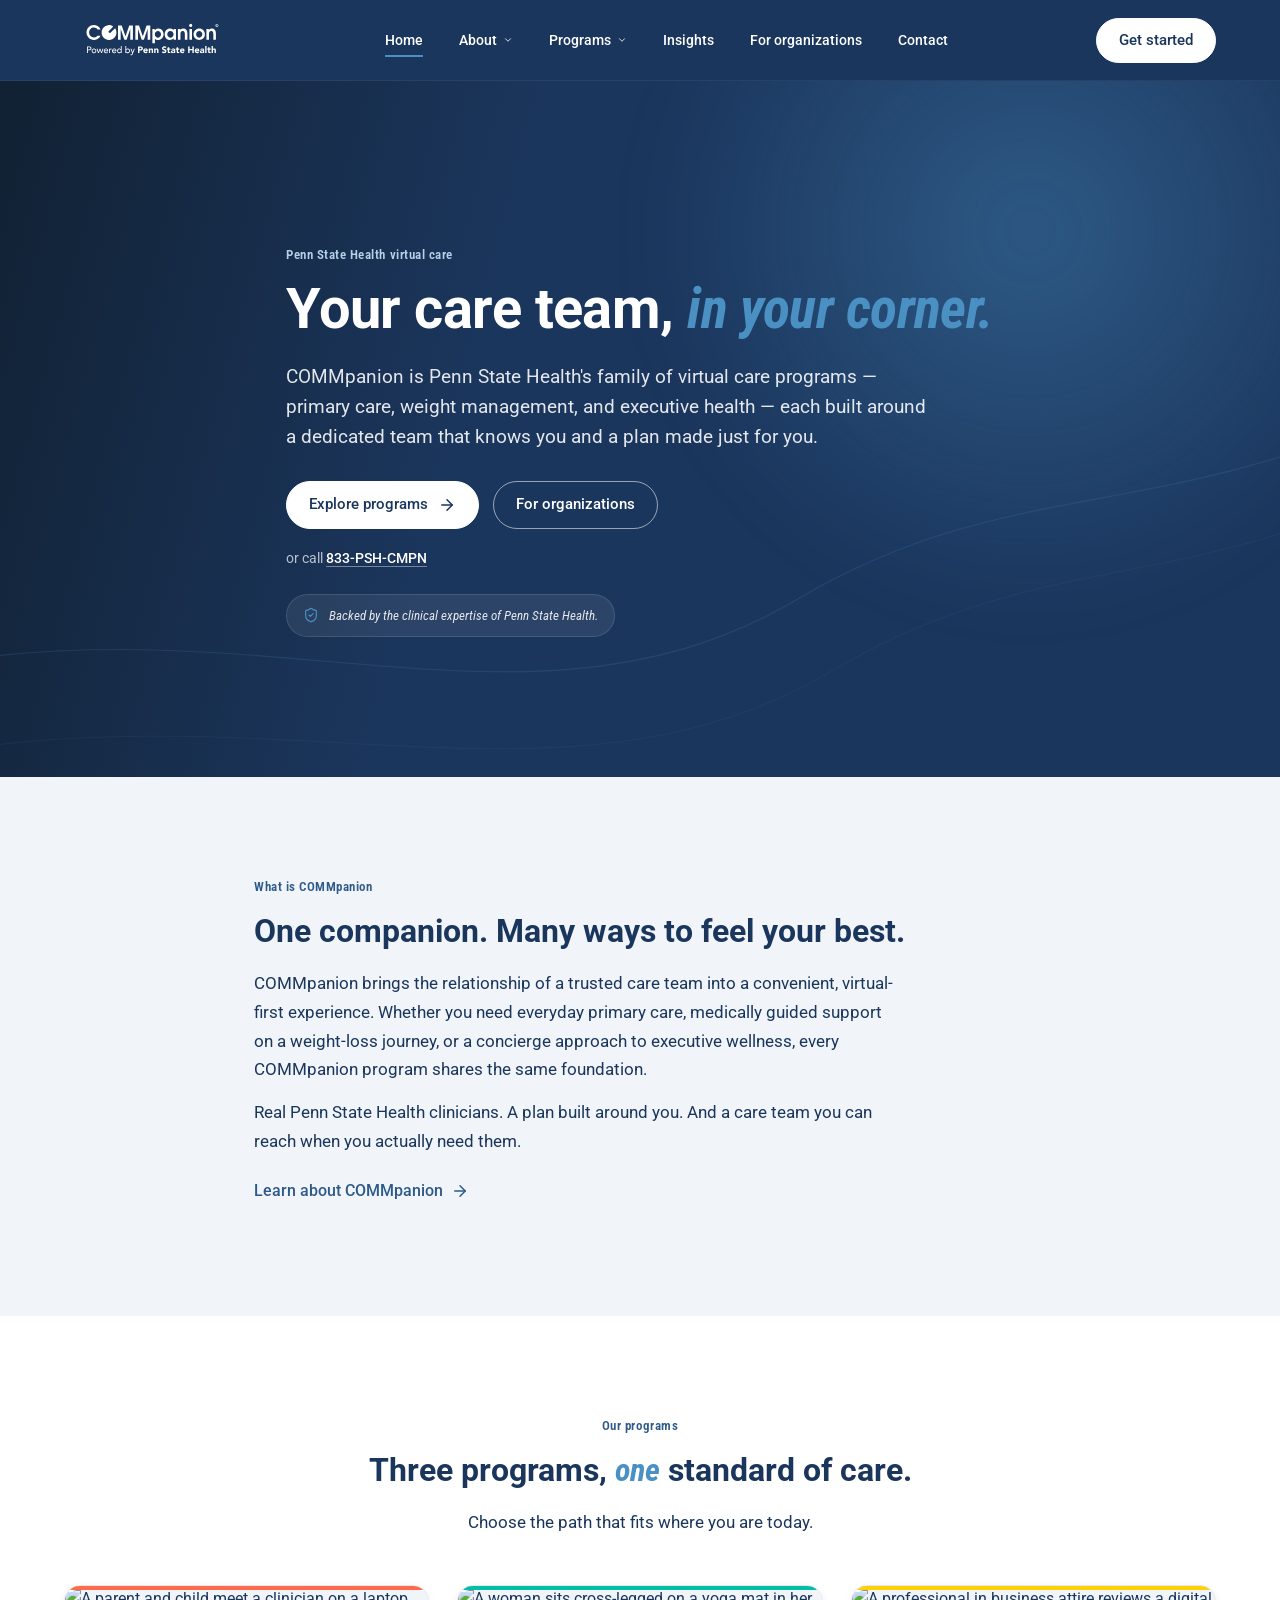
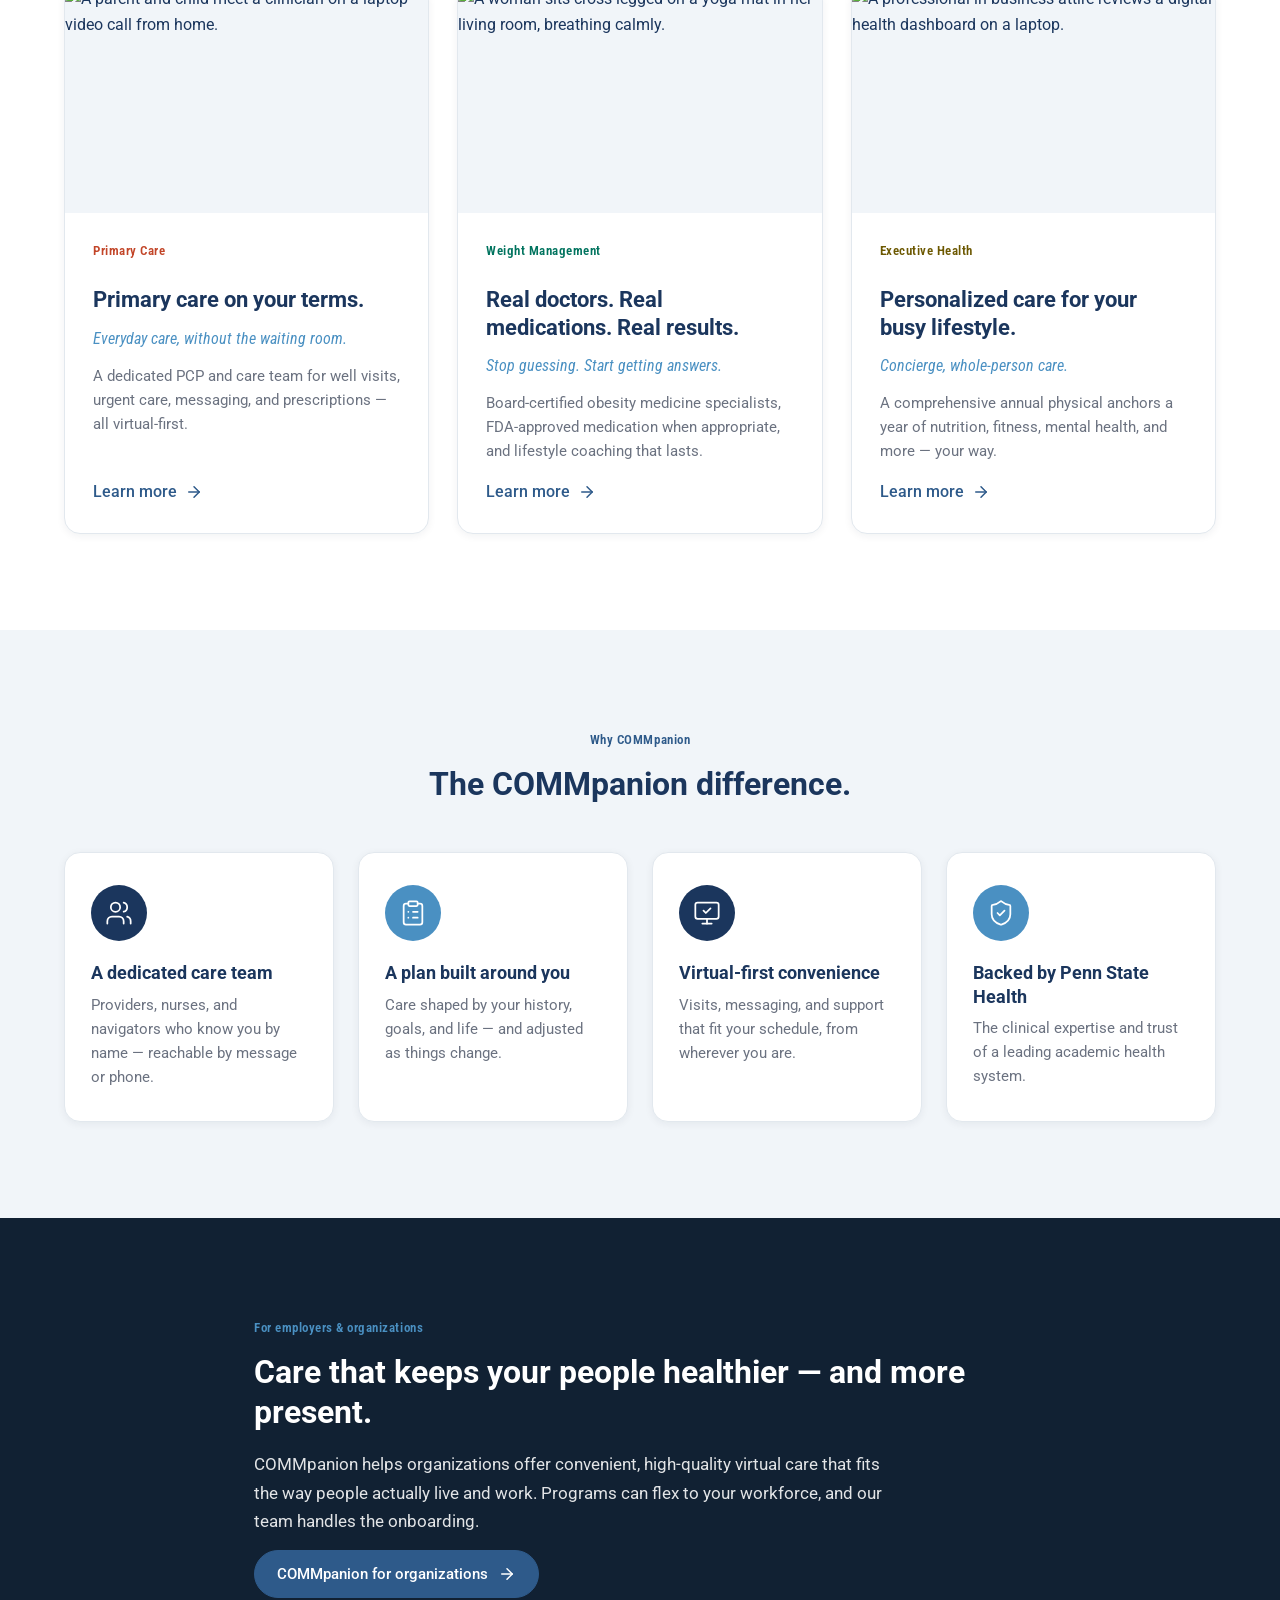
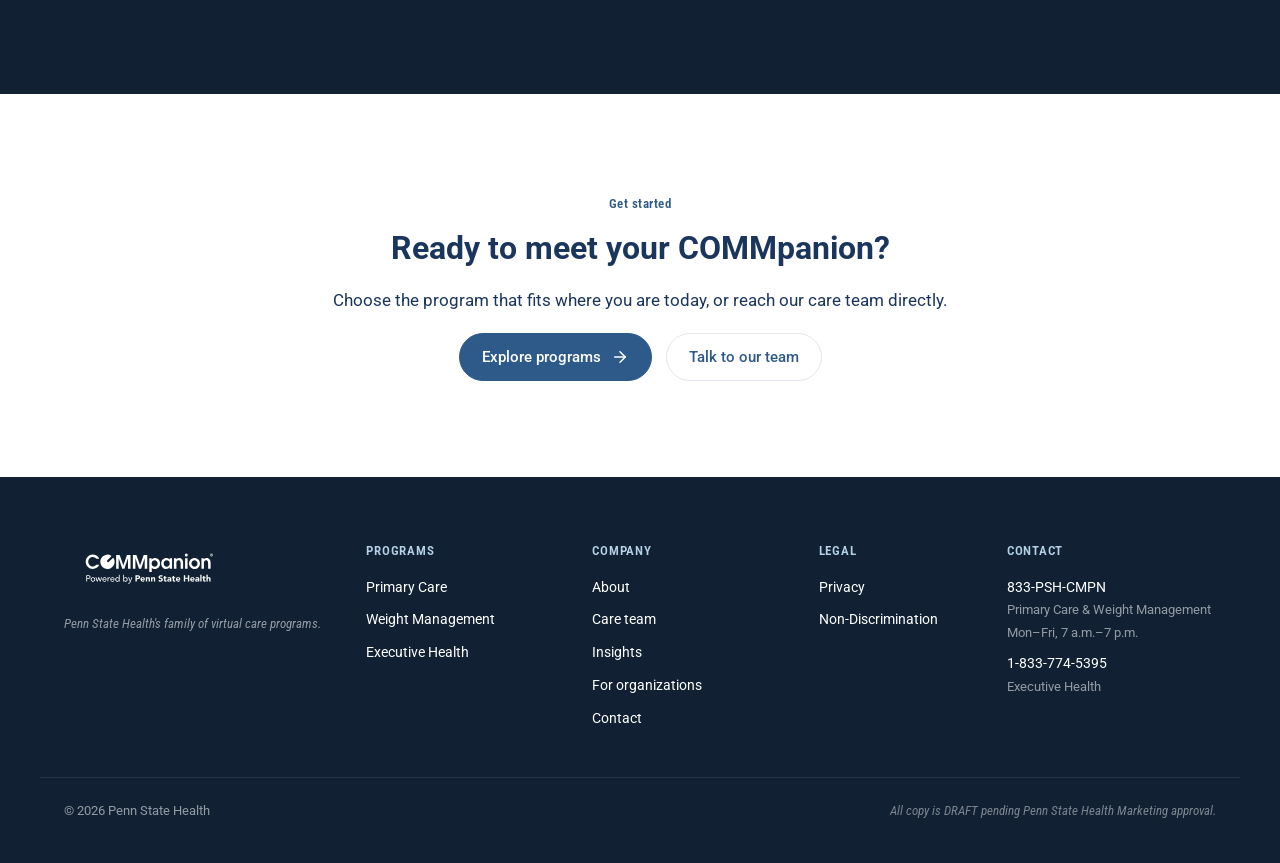
==== commit 7af80472: "New Pages and Bios" ====
--- a/index.html
+++ b/index.html
@@ -3,6 +3,7 @@
 <head>
 <meta charset="UTF-8">
 <meta name="viewport" content="width=device-width, initial-scale=1.0">
+<meta name="robots" content="noindex,nofollow">
 <title>COMMpanion by Penn State Health | Virtual care that knows you</title>
 <meta name="description" content="COMMpanion, Powered by Penn State Health — a family of virtual care programs across primary care, weight management, and executive health. A dedicated care team, a plan built around you.">
 <meta name="theme-color" content="#1B365D">
@@ -59,7 +60,16 @@
     <nav class="primary-nav" id="primaryNav" aria-label="Primary">
       <ul>
         <li><a href="index.html">Home</a></li>
-        <li><a href="about.html">About</a></li>
+        <li class="has-dropdown">
+          <button class="nav-trigger" type="button">
+            About
+            <svg class="caret" xmlns="http://www.w3.org/2000/svg" viewBox="0 0 24 24" fill="none" stroke="currentColor" stroke-width="2" stroke-linecap="round" stroke-linejoin="round" aria-hidden="true"><polyline points="6 9 12 15 18 9"/></svg>
+          </button>
+          <ul class="nav-dropdown">
+            <li><a href="about.html">About COMMpanion<span class="dd-sub">The idea behind COMMpanion</span></a></li>
+            <li><a href="care-team.html">Care team<span class="dd-sub">Meet the people behind the care</span></a></li>
+          </ul>
+        </li>
         <li class="has-dropdown">
           <button class="nav-trigger" type="button">
             Programs
@@ -73,6 +83,7 @@
             <li><a href="programs.html">All programs</a></li>
           </ul>
         </li>
+        <li><a href="insights.html">Insights</a></li>
         <li><a href="organizations.html">For organizations</a></li>
         <li><a href="contact.html">Contact</a></li>
       </ul>
@@ -277,9 +288,6 @@
         <li><a href="primary-care.html">Primary Care</a></li>
         <li><a href="weight-management.html">Weight Management</a></li>
         <li><a href="executive-health.html">Executive Health</a></li>
-        <li><a href="https://www.commpanion.health/" target="_blank" rel="noopener">commpanion.health &rarr;</a></li>
-        <li><a href="https://www.weightloss.commpanion.health/" target="_blank" rel="noopener">weightloss.commpanion.health &rarr;</a></li>
-        <li><a href="https://executive.commpanion.health/" target="_blank" rel="noopener">executive.commpanion.health &rarr;</a></li>
       </ul>
     </nav>
 
@@ -287,8 +295,15 @@
       <h2 class="footer-heading">Company</h2>
       <ul>
         <li><a href="about.html">About</a></li>
+        <li><a href="care-team.html">Care team</a></li>
+        <li><a href="insights.html">Insights</a></li>
         <li><a href="organizations.html">For organizations</a></li>
         <li><a href="contact.html">Contact</a></li>
+      </ul>
+    </nav>
+    <nav class="footer-nav" aria-label="Legal">
+      <h2 class="footer-heading">Legal</h2>
+      <ul>
         <li><a href="https://www.pennstatehealth.org/privacy-legal-notices" target="_blank" rel="noopener">Privacy</a></li>
         <li><a href="https://www.pennstatehealth.org/non-discrimination" target="_blank" rel="noopener">Non-Discrimination</a></li>
       </ul>
--- a/css/styles.css
+++ b/css/styles.css
@@ -1031,8 +1031,8 @@
 }
 .footer-inner {
   display: grid;
-  grid-template-columns: 1.5fr 1fr 1fr 1.1fr;
-  gap: 40px;
+  grid-template-columns: 1.4fr 1fr 1fr 0.8fr 1.1fr;
+  gap: 36px;
   align-items: start;
 }
 .footer-brand .logo { height: 56px; }
@@ -1101,12 +1101,444 @@
 .pillar.reveal:nth-child(3) { transition-delay: 160ms; }
 .pillar.reveal:nth-child(4) { transition-delay: 240ms; }
 
-/* ------- Responsive ------- */
+/* =========================================================
+   Insights landing + article template + share bar
+   ========================================================= */
+
+/* Filter chips */
+.filter-chips {
+  display: flex;
+  flex-wrap: wrap;
+  gap: 8px;
+  margin: 0 0 40px;
+  padding: 0;
+  list-style: none;
+}
+.filter-chip {
+  font-family: var(--font-sans);
+  font-weight: 500;
+  font-size: 14px;
+  padding: 9px 16px;
+  border-radius: var(--radius-pill);
+  border: 1.5px solid var(--hairline);
+  background: var(--white);
+  color: var(--psh-navy);
+  cursor: pointer;
+  transition: background 200ms var(--ease), color 200ms var(--ease), border-color 200ms var(--ease);
+}
+.filter-chip:hover { border-color: var(--comm-sky); color: var(--comm-blue); }
+.filter-chip.is-active {
+  background: var(--comm-blue);
+  color: var(--white);
+  border-color: var(--comm-blue);
+}
+
+/* Insights card grid */
+.insights-grid {
+  display: grid;
+  grid-template-columns: repeat(3, 1fr);
+  gap: 28px;
+  list-style: none;
+  margin: 0;
+  padding: 0;
+}
+.insight-card {
+  background: var(--white);
+  border: 1px solid var(--hairline);
+  border-radius: var(--radius-lg);
+  overflow: hidden;
+  display: flex;
+  flex-direction: column;
+  box-shadow: var(--shadow-1);
+  transition: transform 220ms var(--ease), box-shadow 220ms var(--ease);
+}
+.insight-card:hover { transform: translateY(-4px); box-shadow: var(--shadow-2); }
+.insight-card[hidden] { display: none; }
+
+.insight-card-media {
+  aspect-ratio: 16/10;
+  overflow: hidden;
+  background: var(--cloud);
+  position: relative;
+}
+.insight-card-media img {
+  width: 100%; height: 100%; object-fit: cover;
+  transition: transform 600ms var(--ease);
+}
+.insight-card:hover .insight-card-media img { transform: scale(1.04); }
+.insight-card-media::before {
+  content: '';
+  position: absolute;
+  left: 0; right: 0; top: 0;
+  height: 4px;
+  z-index: 1;
+  background: var(--comm-blue);
+}
+.insight-card[data-category-tag="primary"] .insight-card-media::before { background: var(--accent-primary); }
+.insight-card[data-category-tag="weight"]  .insight-card-media::before { background: var(--accent-weight); }
+.insight-card[data-category-tag="exec"]    .insight-card-media::before { background: var(--accent-exec); }
+
+.insight-card-body {
+  padding: 24px;
+  display: flex;
+  flex-direction: column;
+  gap: 12px;
+  flex: 1;
+}
+.insight-card-tag {
+  display: inline-block;
+  font-family: var(--font-cond);
+  font-weight: 600;
+  font-size: 12px;
+  letter-spacing: 0.04em;
+  padding: 5px 12px;
+  border-radius: var(--radius-pill);
+  background: rgba(74,144,194,0.10);
+  color: var(--comm-blue);
+  align-self: flex-start;
+}
+.insight-card[data-category-tag="primary"] .insight-card-tag { background: rgba(255,107,74,0.10); color: var(--accent-primary-text); }
+.insight-card[data-category-tag="weight"]  .insight-card-tag { background: rgba(0,191,165,0.10);  color: var(--accent-weight-text); }
+.insight-card[data-category-tag="exec"]    .insight-card-tag { background: rgba(255,209,0,0.16);  color: var(--accent-exec-text); }
+
+.insight-card-title {
+  font-size: 20px;
+  line-height: 1.3;
+  margin: 0;
+}
+.insight-card-excerpt {
+  color: var(--slate-ash);
+  font-size: 15px;
+  line-height: 1.6;
+  margin: 0;
+}
+.insight-card-link {
+  margin-top: auto;
+  font-weight: 500;
+  display: inline-flex;
+  align-items: center;
+  gap: 8px;
+  color: var(--comm-blue);
+  padding-top: 4px;
+}
+.insight-card-link:hover { color: var(--psh-navy); text-decoration: none; }
+.insight-card-link svg { transition: transform 200ms var(--ease); }
+.insight-card-link:hover svg { transform: translateX(3px); }
+
+.filter-empty {
+  display: none;
+  text-align: center;
+  color: var(--slate-ash);
+  font-family: var(--font-cond);
+  font-style: italic;
+  padding: 48px 0;
+}
+.filter-empty.is-on { display: block; }
+
+/* ------- Article layout ------- */
+
+.article-body-wrap {
+  display: grid;
+  grid-template-columns: minmax(0, 1fr);
+  max-width: 760px;
+  margin: 0 auto;
+}
+
+.article-title {
+  font-size: clamp(30px, 4.4vw, 44px);
+  line-height: 1.1;
+  letter-spacing: -0.01em;
+  color: var(--white);
+  margin: 0 0 14px;
+}
+.article-meta {
+  font-family: var(--font-cond);
+  font-style: italic;
+  font-weight: 400;
+  font-size: 14px;
+  color: rgba(255,255,255,0.65);
+  margin: 0;
+}
+
+.article-lead-image {
+  margin: -64px auto 40px;
+  max-width: 1040px;
+  border-radius: var(--radius-lg);
+  overflow: hidden;
+  box-shadow: var(--shadow-3);
+  aspect-ratio: 16/9;
+  background: var(--cloud);
+  position: relative;
+  z-index: 2;
+}
+.article-lead-image img { width: 100%; height: 100%; object-fit: cover; display: block; }
+
+.article-body {
+  font-size: 17px;
+  line-height: 1.7;
+  color: var(--psh-navy);
+}
+.article-body > p { margin: 0 0 1.25em; }
+.article-body > blockquote {
+  margin: 0 0 1.5em;
+  padding: 18px 22px;
+  border-left: 4px solid var(--accent);
+  background: var(--cloud);
+  border-radius: 0 var(--radius-md) var(--radius-md) 0;
+  font-family: var(--font-cond);
+  font-style: italic;
+  font-weight: 400;
+  font-size: 18px;
+  line-height: 1.55;
+  color: var(--psh-navy);
+}
+.article-body > h2 {
+  font-family: var(--font-sans);
+  font-weight: 700;
+  font-size: clamp(22px, 2.6vw, 26px);
+  line-height: 1.25;
+  margin: 1.75em 0 0.5em;
+  color: var(--psh-navy);
+}
+
+.article-cta {
+  margin-top: 48px;
+  padding: 32px;
+  border-radius: var(--radius-lg);
+  background: var(--cloud);
+  border-left: 4px solid var(--accent);
+}
+.article-cta h3 {
+  font-size: 22px;
+  line-height: 1.3;
+  margin: 0 0 8px;
+}
+.article-cta p {
+  color: var(--slate-ash);
+  font-size: 15.5px;
+  margin: 0 0 16px;
+}
+.article-cta-buttons { display: flex; flex-wrap: wrap; gap: 12px; }
+
+/* ------- Share bar ------- */
+
+.share-bar {
+  display: flex;
+  align-items: center;
+  gap: 8px;
+  padding: 16px 0;
+  border-top: 1px solid var(--hairline);
+  border-bottom: 1px solid var(--hairline);
+  margin: 0 0 32px;
+  flex-wrap: wrap;
+  position: relative;
+}
+.share-bar--foot {
+  border-bottom: 0;
+  margin: 48px 0 0;
+}
+.share-bar-label {
+  font-family: var(--font-cond);
+  font-weight: 600;
+  font-size: 12.5px;
+  letter-spacing: 0.04em;
+  color: var(--slate-ash);
+  margin-right: 6px;
+}
+.share-btn {
+  display: inline-flex;
+  align-items: center;
+  gap: 8px;
+  padding: 8px 14px;
+  font-family: var(--font-sans);
+  font-weight: 500;
+  font-size: 13.5px;
+  background: var(--white);
+  border: 1px solid var(--hairline);
+  border-radius: var(--radius-pill);
+  color: var(--psh-navy);
+  cursor: pointer;
+  text-decoration: none;
+  transition: background 180ms var(--ease), border-color 180ms var(--ease), color 180ms var(--ease);
+}
+.share-btn:hover { background: var(--cloud); border-color: var(--comm-sky); color: var(--comm-blue); text-decoration: none; }
+.share-btn svg { width: 16px; height: 16px; }
+
+.copy-toast {
+  position: absolute;
+  right: 0; top: -34px;
+  background: var(--psh-navy);
+  color: var(--white);
+  font-family: var(--font-cond);
+  font-style: italic;
+  font-size: 13px;
+  padding: 6px 12px;
+  border-radius: var(--radius-sm);
+  opacity: 0;
+  transform: translateY(4px);
+  transition: opacity 200ms var(--ease), transform 200ms var(--ease);
+  pointer-events: none;
+  white-space: nowrap;
+}
+.copy-toast.is-on { opacity: 1; transform: translateY(0); }
+
+/* ------- More insights ------- */
+.more-insights .insights-grid {
+  grid-template-columns: repeat(3, 1fr);
+}
+
+/* =========================================================
+   Care team — filterable grid of click-to-expand cards
+   ========================================================= */
+
+.team-grid {
+  display: grid;
+  grid-template-columns: repeat(3, 1fr);
+  gap: 28px;
+  list-style: none;
+  margin: 0;
+  padding: 0;
+}
+
+.team-card {
+  background: var(--white);
+  border: 1px solid var(--hairline);
+  border-radius: var(--radius-lg);
+  overflow: hidden;
+  display: flex;
+  flex-direction: column;
+  box-shadow: var(--shadow-1);
+  cursor: pointer;
+  text-align: left;
+  transition: transform 220ms var(--ease), box-shadow 220ms var(--ease), border-color 220ms var(--ease);
+}
+.team-card:hover {
+  transform: translateY(-3px);
+  box-shadow: var(--shadow-2);
+  border-color: var(--comm-sky);
+}
+.team-card:focus-visible {
+  outline: 3px solid var(--comm-sky);
+  outline-offset: 3px;
+}
+.team-card[hidden] { display: none; }
+
+.team-card-photo {
+  display: block;
+  aspect-ratio: 4/3;
+  overflow: hidden;
+  background: var(--cloud);
+}
+.team-card-photo img {
+  width: 100%;
+  height: 100%;
+  object-fit: cover;
+  display: block;
+  transition: transform 600ms var(--ease);
+}
+.team-card:hover .team-card-photo img { transform: scale(1.04); }
+
+.team-card-body {
+  padding: 20px 24px 6px;
+  display: flex;
+  flex-direction: column;
+  gap: 6px;
+}
+.team-card-name {
+  font-family: var(--font-sans);
+  font-weight: 700;
+  font-size: 18px;
+  line-height: 1.3;
+  margin: 0;
+  color: var(--psh-navy);
+}
+.team-card-role {
+  color: var(--slate-ash);
+  font-size: 14.5px;
+  line-height: 1.5;
+  margin: 0;
+}
+
+.team-card-tag-row {
+  display: flex;
+  align-items: center;
+  justify-content: space-between;
+  padding: 10px 24px 20px;
+  gap: 12px;
+}
+.team-tag {
+  display: inline-block;
+  font-family: var(--font-cond);
+  font-weight: 600;
+  font-size: 12px;
+  letter-spacing: 0.04em;
+  padding: 5px 12px;
+  border-radius: var(--radius-pill);
+  background: rgba(46, 90, 138, 0.10);
+  color: var(--comm-blue);
+}
+.team-card[data-program="primary"] .team-tag { background: rgba(255,107,74,0.12); color: var(--accent-primary-text); }
+.team-card[data-program="weight"]  .team-tag { background: rgba(0,191,165,0.12); color: var(--accent-weight-text); }
+.team-card[data-program="exec"]    .team-tag { background: rgba(255,209,0,0.22); color: var(--accent-exec-text); }
+
+.team-toggle-icon {
+  width: 22px;
+  height: 22px;
+  color: var(--comm-blue);
+  transition: transform 240ms var(--ease);
+  flex-shrink: 0;
+}
+.team-card[aria-expanded="true"] .team-toggle-icon { transform: rotate(45deg); }
+
+.team-card-details {
+  display: grid;
+  grid-template-rows: 0fr;
+  transition: grid-template-rows 320ms var(--ease);
+}
+.team-card-details > div { overflow: hidden; }
+.team-card[aria-expanded="true"] .team-card-details { grid-template-rows: 1fr; }
+
+.team-card-details-inner {
+  margin: 0 24px;
+  padding: 16px 0 22px;
+  border-top: 1px solid var(--hairline);
+  display: flex;
+  flex-direction: column;
+  gap: 14px;
+}
+.team-card-bio {
+  color: var(--slate-ash);
+  font-size: 14.5px;
+  line-height: 1.65;
+  margin: 0;
+}
+.team-card-focus {
+  display: flex;
+  flex-wrap: wrap;
+  gap: 6px;
+}
+.team-focus-chip {
+  display: inline-block;
+  font-family: var(--font-cond);
+  font-weight: 500;
+  font-size: 11.5px;
+  letter-spacing: 0.03em;
+  padding: 4px 10px;
+  border-radius: var(--radius-pill);
+  background: var(--cloud);
+  color: var(--psh-navy);
+}
+
+/* =========================================================
+   Responsive
+   ========================================================= */
 
 @media (max-width: 1100px) {
   .program-cards { gap: 20px; }
   .pillars { gap: 18px; }
   .steps { gap: 22px; }
+  .insights-grid { gap: 22px; }
+  .footer-inner { gap: 28px; }
 }
 
 @media (max-width: 980px) {
@@ -1119,8 +1551,12 @@
   .program-row.reverse .program-row-media { order: 0; }
   .trust-grid { grid-template-columns: 1fr; gap: 32px; }
   .contact-cards { grid-template-columns: 1fr; }
+  .insights-grid,
+  .more-insights .insights-grid,
+  .team-grid { grid-template-columns: repeat(2, 1fr); }
   .footer-inner { grid-template-columns: 1fr 1fr; gap: 32px; }
   .footer-brand { grid-column: 1 / -1; }
+  .article-lead-image { margin: -32px auto 32px; max-width: 100%; border-radius: var(--radius-md); }
 }
 
 @media (max-width: 820px) {
@@ -1192,7 +1628,12 @@
 
 @media (max-width: 620px) {
   .pillars, .steps, .features { grid-template-columns: 1fr; }
+  .insights-grid,
+  .more-insights .insights-grid,
+  .team-grid { grid-template-columns: 1fr; }
   .footer-inner { grid-template-columns: 1fr; }
+  .share-bar { gap: 6px; }
+  .share-btn { padding: 7px 12px; font-size: 13px; }
 
   /* Comparison table → cards */
   .compare { display: block; }
